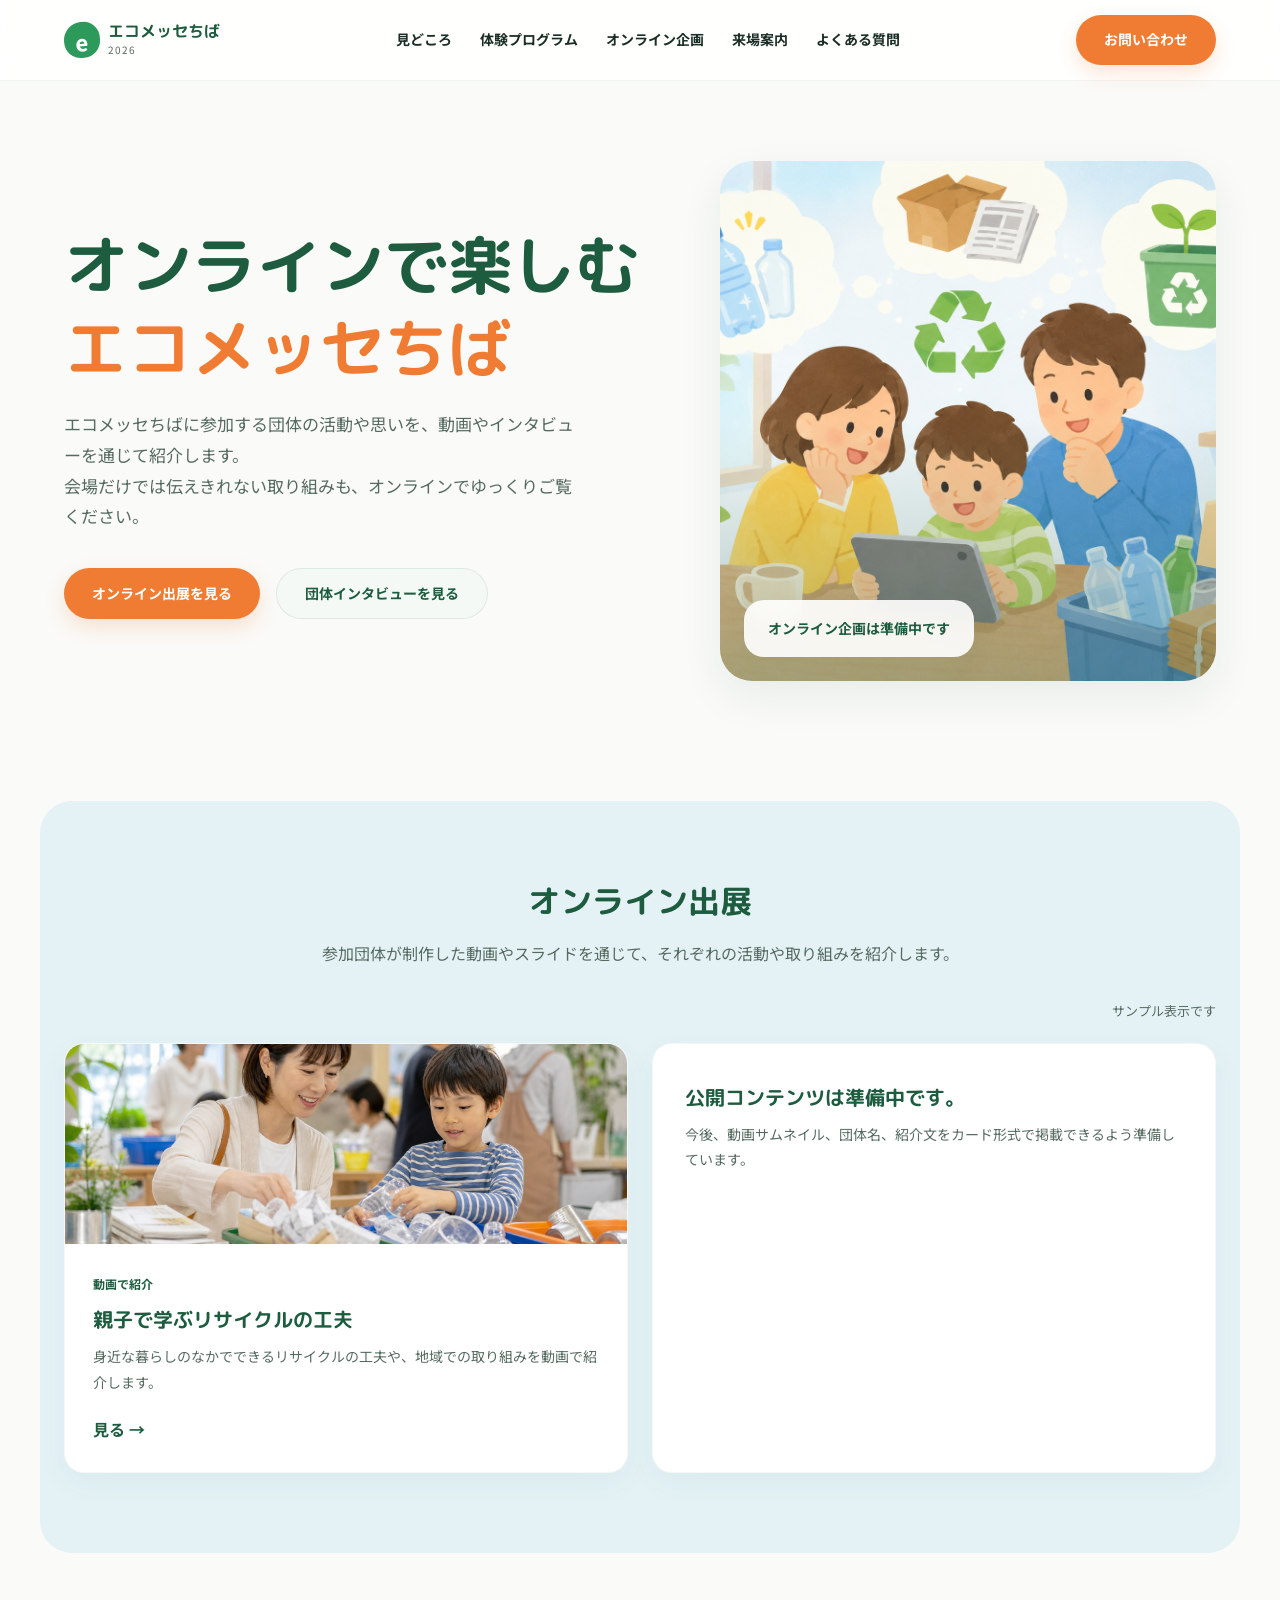
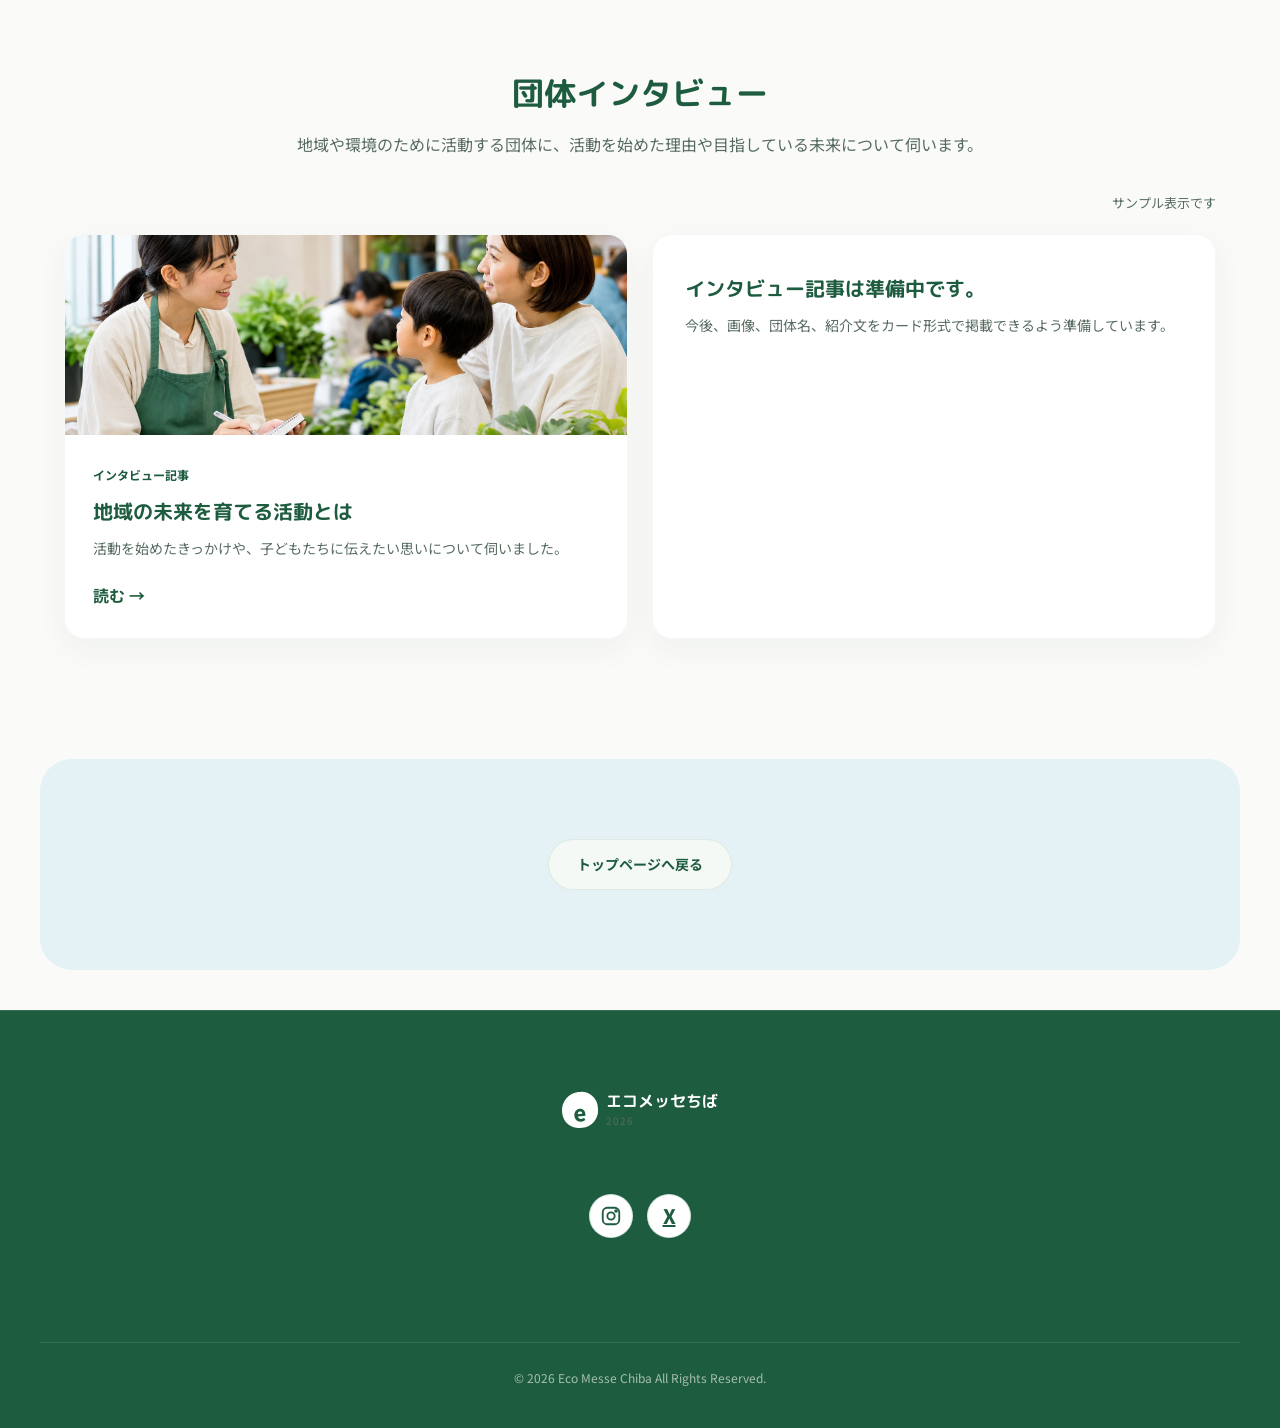
==== online/index.html @ ba0b47a1 "Add noindex meta to online page Co-Authored-By: Claude Fable 5 <noreply@anthropic.com>" ====
<!doctype html>
<html lang="ja">
<head>
  <meta charset="utf-8">
  <meta name="viewport" content="width=device-width, initial-scale=1">
  <meta name="robots" content="noindex,nofollow">
  <title>オンライン企画｜エコメッセちば2026</title>
  <meta name="description" content="エコメッセちばに参加する団体の活動や思いを、動画やインタビューを通じて紹介します。">
  <link rel="preconnect" href="https://fonts.googleapis.com">
  <link rel="preconnect" href="https://fonts.gstatic.com" crossorigin>
  <link href="https://fonts.googleapis.com/css2?family=M+PLUS+Rounded+1c:wght@500;700;800&family=Noto+Sans+JP:wght@400;500;700&display=swap" rel="stylesheet">
  <link rel="stylesheet" href="../style.css">
  <style>
    main > .section:nth-of-type(even) {
      width: calc(100% - 32px);
      margin: 40px auto;
      background-color: var(--sky) !important;
      border-radius: var(--radius-lg);
    }
  </style>
</head>
<body>

  <!-- ===== Header ===== -->
  <header class="site-header">
    <div class="header-inner">
      <a class="logo" href="../index.html">
        <span class="logo-mark">e</span>
        <span><b>エコメッセちば</b><small>2026</small></span>
      </a>
      <nav class="desktop-nav">
        <a href="../index.html#view">見どころ</a>
        <a href="../index.html#programs">体験プログラム</a>
        <a href="./">オンライン企画</a>
        <a href="../index.html#info">来場案内</a>
        <a href="../index.html#faq">よくある質問</a>
      </nav>
      <div class="header-actions">
        <a class="btn btn-primary" href="../index.html#contact">お問い合わせ</a>
      </div>
      <button class="menu-btn" aria-label="メニューを開く">☰</button>
    </div>
    <!-- Mobile Navigation -->
    <nav class="mobile-menu">
      <a href="../index.html#view">見どころ</a>
      <a href="../index.html#programs">体験プログラム</a>
      <a href="./">オンライン企画</a>
      <a href="../index.html#info">来場案内</a>
      <a href="../index.html#faq">よくある質問</a>
    </nav>
  </header>

  <main id="main">
    <section class="hero">
      <div class="hero-copy">
        <h1>オンラインで楽しむ<br><span>エコメッセちば</span></h1>
        <p class="hero-lead">
          エコメッセちばに参加する団体の活動や思いを、動画やインタビューを通じて紹介します。<br>
          会場だけでは伝えきれない取り組みも、オンラインでゆっくりご覧ください。
        </p>
        <div class="hero-cta">
          <a class="btn btn-primary" href="#online-exhibition">オンライン出展を見る</a>
          <a class="btn btn-secondary" href="#interview">団体インタビューを見る</a>
        </div>
      </div>
      <div class="hero-visual">
        <div class="hero-img-gradient">
          <img src="../images/08_stamp_rally_family.png" alt="親子でスタンプラリーを楽しむ様子">
        </div>
        <div class="hero-visual-badge">
          <p>オンライン企画は準備中です</p>
        </div>
      </div>
    </section>

    <section class="section reveal" id="online-exhibition">
      <div class="section-head">
        <h2>オンライン出展</h2>
        <p>参加団体が制作した動画やスライドを通じて、それぞれの活動や取り組みを紹介します。</p>
      </div>
      <p class="online-sample-note">サンプル表示です</p>
      <div class="card-grid">
        <article class="card-item">
          <img class="card-thumb" src="../images/sample_online_exhibition_thumb.png" alt="親子でリサイクルを学ぶ様子">
          <div class="card-body">
            <span class="card-label">動画で紹介</span>
            <h3>親子で学ぶリサイクルの工夫</h3>
            <p>身近な暮らしのなかでできるリサイクルの工夫や、地域での取り組みを動画で紹介します。</p>
            <a class="card-link" href="#online-exhibition">見る</a>
          </div>
        </article>
        <article class="feature-card">
          <h3>公開コンテンツは準備中です。</h3>
          <p>今後、動画サムネイル、団体名、紹介文をカード形式で掲載できるよう準備しています。</p>
        </article>
      </div>
    </section>

    <section class="section reveal" id="interview">
      <div class="section-head">
        <h2>団体インタビュー</h2>
        <p>地域や環境のために活動する団体に、活動を始めた理由や目指している未来について伺います。</p>
      </div>
      <p class="online-sample-note">サンプル表示です</p>
      <div class="card-grid">
        <article class="card-item">
          <img class="card-thumb" src="../images/sample_interview_thumb.png" alt="団体の活動について話を聞く様子">
          <div class="card-body">
            <span class="card-label">インタビュー記事</span>
            <h3>地域の未来を育てる活動とは</h3>
            <p>活動を始めたきっかけや、子どもたちに伝えたい思いについて伺いました。</p>
            <a class="card-link" href="#interview">読む</a>
          </div>
        </article>
        <article class="feature-card">
          <h3>インタビュー記事は準備中です。</h3>
          <p>今後、画像、団体名、紹介文をカード形式で掲載できるよう準備しています。</p>
        </article>
      </div>
    </section>

    <section class="section reveal" style="text-align:center;">
      <a class="btn btn-secondary" href="../index.html">トップページへ戻る</a>
    </section>
  </main>

  <!-- ===== Footer ===== -->
  <footer>
    <div class="footer-inner">
      <a class="logo footer-logo" href="../index.html">
        <span class="logo-mark">e</span>
        <span><b>エコメッセちば</b><small>2026</small></span>
      </a>
      <div style="display:flex; justify-content:center; align-items:center; gap:14px; margin:24px 0;">
        <a href="https://www.instagram.com/" target="_blank" rel="noopener" aria-label="Instagram" style="width:44px; height:44px; border-radius:50%; border:1px solid rgba(24,111,72,0.18); display:inline-flex; align-items:center; justify-content:center; color:var(--primary); background:#fff;">
          <svg width="22" height="22" viewBox="0 0 24 24" aria-hidden="true" fill="none" stroke="currentColor" stroke-width="2">
            <rect x="3" y="3" width="18" height="18" rx="5"></rect>
            <circle cx="12" cy="12" r="4"></circle>
            <circle cx="17.5" cy="6.5" r="1"></circle>
          </svg>
        </a>
        <a href="https://x.com/" target="_blank" rel="noopener" aria-label="X" style="width:44px; height:44px; border-radius:50%; border:1px solid rgba(24,111,72,0.18); display:inline-flex; align-items:center; justify-content:center; color:var(--primary); background:#fff; font-weight:800; font-size:20px;">X</a>
      </div>
      <div class="footer-bottom">
        <p>&copy; 2026 Eco Messe Chiba All Rights Reserved.</p>
      </div>
    </div>
  </footer>

  <!-- ===== Back to Top ===== -->
  <button class="back-to-top" aria-label="トップへ戻る">↑</button>

  <script src="../script.js"></script>
</body>
</html>
---- style.css ----
/* ===================================================
   Eco Messe Chiba 2026 — Common Premium Stylesheet
   =================================================== */

:root {
  /* Colors */
  --primary: #1e5c3f;        /* 深いグリーン */
  --primary-light: #2d9a5b;  /* 明るいリーフグリーン */
  --primary-bg: #f4f9f6;     /* クリーンな薄いグリーン背景 */
  --accent: #ef7c32;         /* やさしいオレンジ */
  --accent-light: #fbeee6;   /* オレンジ背景 */
  --sky: #e4f2f6;            /* 薄い水色 */
  --yellow: #fef5d1;         /* 淡い黄色 */
  --bg-white: #ffffff;
  --bg-offwhite: #fafaf8;    /* オフホワイト */
  --text-dark: #1b2e26;      /* 本文色 */
  --text-muted: #566b60;     /* 補助テキスト */
  
  /* Fonts */
  --font-display: "M PLUS Rounded 1c", sans-serif;
  --font-body: "Noto Sans JP", sans-serif;
  
  /* Shadows & Layout */
  --shadow-soft: 0 10px 30px rgba(30, 92, 63, 0.05);
  --shadow-medium: 0 16px 40px rgba(30, 92, 63, 0.08);
  --shadow-hover: 0 20px 48px rgba(30, 92, 63, 0.12);
  --radius-sm: 12px;
  --radius-md: 20px;
  --radius-lg: 32px;
  --transition-smooth: 0.35s cubic-bezier(0.16, 1, 0.3, 1);
}

/* Base resets */
* {
  box-sizing: border-box;
  margin: 0;
  padding: 0;
}

html {
  scroll-behavior: smooth;
}

body {
  font-family: var(--font-body);
  color: var(--text-dark);
  background-color: var(--bg-offwhite);
  line-height: 1.8;
  overflow-x: hidden;
  -webkit-font-smoothing: antialiased;
}

/* Typography */
h1, h2, h3, h4, .logo b {
  font-family: var(--font-display);
  font-weight: 700;
  line-height: 1.3;
}

/* Header */
.site-header {
  position: sticky;
  top: 0;
  background: rgba(255, 255, 255, 0.85);
  backdrop-filter: blur(20px);
  -webkit-backdrop-filter: blur(20px);
  border-bottom: 1px solid rgba(30, 92, 63, 0.06);
  z-index: 1000;
  transition: all 0.3s;
}

.header-inner {
  max-width: 1200px;
  margin: 0 auto;
  height: 80px;
  padding: 0 24px;
  display: flex;
  align-items: center;
  justify-content: space-between;
}

.logo {
  display: flex;
  align-items: center;
  gap: 8px;
  text-decoration: none;
}

.logo-mark {
  width: 36px;
  height: 36px;
  border-radius: 50% 45% 48% 46%;
  background: var(--primary-light);
  color: #fff;
  font-weight: 800;
  font-size: 22px;
  display: grid;
  place-items: center;
  transform: rotate(-5deg);
}

.logo span {
  display: flex;
  flex-direction: column;
}

.logo b {
  font-size: 16px;
  color: var(--primary);
}

.logo small {
  font-size: 10px;
  color: var(--text-muted);
  letter-spacing: 0.1em;
}

.desktop-nav {
  display: flex;
  gap: 28px;
}

.desktop-nav a {
  text-decoration: none;
  font-size: 14px;
  font-weight: 700;
  color: var(--text-dark);
  transition: color var(--transition-smooth);
}

.desktop-nav a:hover {
  color: var(--primary-light);
}

.header-actions {
  display: flex;
  gap: 12px;
}

/* Buttons */
.btn {
  display: inline-flex;
  align-items: center;
  justify-content: center;
  padding: 12px 28px;
  border-radius: 99px;
  font-weight: 700;
  font-size: 14px;
  text-decoration: none;
  cursor: pointer;
  transition: all var(--transition-smooth);
  border: none;
}

.btn-primary {
  background-color: var(--accent);
  color: #fff;
  box-shadow: 0 8px 20px rgba(239, 124, 50, 0.2);
}

.btn-primary:hover {
  transform: translateY(-2px);
  box-shadow: 0 12px 24px rgba(239, 124, 50, 0.35);
}

.btn-secondary {
  background-color: var(--primary-bg);
  color: var(--primary);
  border: 1px solid rgba(30, 92, 63, 0.1);
}

.btn-secondary:hover {
  background-color: rgba(30, 92, 63, 0.08);
  transform: translateY(-2px);
}

.btn-white {
  background-color: #fff;
  color: var(--primary);
  box-shadow: var(--shadow-soft);
}

.btn-white:hover {
  transform: translateY(-2px);
  box-shadow: var(--shadow-medium);
}

/* Mobile Nav Styles */
.menu-btn {
  display: none;
  background: none;
  border: none;
  font-size: 24px;
  color: var(--primary);
  cursor: pointer;
}

.mobile-menu {
  display: none;
  position: absolute;
  top: 80px;
  left: 0;
  width: 100%;
  background: #fff;
  border-bottom: 1px solid rgba(30, 92, 63, 0.08);
  padding: 20px;
  box-shadow: var(--shadow-medium);
}

.mobile-menu a {
  display: block;
  padding: 12px 0;
  text-decoration: none;
  font-weight: 700;
  color: var(--text-dark);
  border-bottom: 1px solid rgba(0, 0, 0, 0.05);
}

/* Hero Section */
.hero {
  max-width: 1200px;
  margin: 0 auto;
  padding: 80px 24px;
  display: grid;
  grid-template-columns: 1.1fr 0.9fr;
  gap: 50px;
  align-items: center;
}

.hero-copy h1 {
  font-size: clamp(38px, 5vw, 64px);
  margin-bottom: 20px;
  color: var(--primary);
}

.hero-copy h1 span {
  color: var(--accent);
}

.hero-lead {
  font-size: 17px;
  color: var(--text-muted);
  margin-bottom: 36px;
  max-width: 520px;
}

.hero-cta {
  display: flex;
  gap: 16px;
  flex-wrap: wrap;
}

.hero-visual {
  position: relative;
  border-radius: var(--radius-lg);
  overflow: hidden;
  box-shadow: var(--shadow-medium);
}

.hero-img-gradient {
  position: relative;
}

.hero-img-gradient::after {
  content: "";
  position: absolute;
  inset: 0;
  background: linear-gradient(to top, rgba(30, 92, 63, 0.3) 0%, transparent 50%);
}

.hero-visual img {
  width: 100%;
  height: 520px;
  object-fit: cover;
  display: block;
}

.hero-visual-badge {
  position: absolute;
  bottom: 24px;
  left: 24px;
  background: rgba(255, 255, 255, 0.9);
  backdrop-filter: blur(10px);
  padding: 16px 24px;
  border-radius: var(--radius-md);
  box-shadow: var(--shadow-soft);
  max-width: calc(100% - 48px);
}

.hero-visual-badge p {
  font-size: 14px;
  font-weight: 700;
  color: var(--primary);
}

/* Split Options Section */
.choice-section {
  max-width: 1200px;
  margin: 40px auto;
  padding: 0 24px;
  display: grid;
  grid-template-columns: 1fr 1fr;
  gap: 32px;
}

.choice-card {
  border-radius: var(--radius-lg);
  overflow: hidden;
  box-shadow: var(--shadow-soft);
  background: var(--bg-white);
  transition: all var(--transition-smooth);
  display: flex;
  flex-direction: column;
}

.choice-card:hover {
  transform: translateY(-6px);
  box-shadow: var(--shadow-hover);
}

.choice-img-wrapper {
  height: 240px;
  position: relative;
  overflow: hidden;
}

.choice-img-wrapper img {
  width: 100%;
  height: 100%;
  object-fit: cover;
}

.choice-body {
  padding: 36px;
  flex-grow: 1;
  display: flex;
  flex-direction: column;
  justify-content: space-between;
}

.choice-body h3 {
  font-size: 24px;
  color: var(--primary);
  margin-bottom: 12px;
}

.choice-body p {
  font-size: 15px;
  color: var(--text-muted);
  margin-bottom: 28px;
}

/* Sections */
.section {
  max-width: 1200px;
  margin: 0 auto;
  padding: 80px 24px;
}

.section-head {
  text-align: center;
  max-width: 700px;
  margin: 0 auto 60px;
}

.section-head h2 {
  font-size: 32px;
  color: var(--primary);
  margin-bottom: 16px;
}

.section-head p {
  font-size: 16px;
  color: var(--text-muted);
}

/* Feature grid */
.feature-grid {
  display: grid;
  grid-template-columns: repeat(auto-fit, minmax(280px, 1fr));
  gap: 24px;
}

.feature-card {
  background: var(--bg-white);
  padding: 40px 32px;
  border-radius: var(--radius-md);
  box-shadow: var(--shadow-soft);
  transition: all var(--transition-smooth);
  border: 1px solid rgba(30, 92, 63, 0.04);
}

.feature-card:hover {
  transform: translateY(-4px);
  box-shadow: var(--shadow-medium);
}

.feature-icon {
  font-size: 36px;
  margin-bottom: 20px;
  display: inline-block;
}

.feature-card h3 {
  font-size: 20px;
  color: var(--primary);
  margin-bottom: 12px;
}

.feature-card p {
  font-size: 14px;
  color: var(--text-muted);
}

/* Online content cards */
.online-sample-note {
  color: var(--text-muted);
  font-size: 13px;
  margin: -28px 0 20px;
  text-align: right;
}

.card-grid {
  display: grid;
  grid-template-columns: repeat(auto-fit, minmax(280px, 1fr));
  gap: 24px;
}

.card-item {
  overflow: hidden;
  background: var(--bg-white);
  border: 1px solid rgba(30, 92, 63, 0.04);
  border-radius: var(--radius-md);
  box-shadow: var(--shadow-soft);
  transition: all var(--transition-smooth);
}

.card-item:hover {
  transform: translateY(-4px);
  box-shadow: var(--shadow-medium);
}

.card-thumb {
  display: block;
  width: 100%;
  height: 200px;
  object-fit: cover;
}

.card-body {
  padding: 24px 28px 28px;
}

.card-label {
  display: inline-block;
  color: var(--primary);
  font-size: 12px;
  font-weight: 700;
  margin-bottom: 12px;
}

.card-body h3 {
  color: var(--primary);
  font-size: 20px;
  margin-bottom: 12px;
}

.card-body p {
  color: var(--text-muted);
  font-size: 14px;
  margin-bottom: 20px;
}

.card-link {
  color: var(--primary);
  font-weight: 700;
  text-decoration: none;
}

.card-link::after {
  content: " →";
}

.card-link:hover {
  color: var(--accent);
}

/* Common Info Strip */
.info-strip {
  background-color: var(--primary-bg);
  border-radius: var(--radius-lg);
  padding: 48px;
  margin: 40px auto;
  max-width: 1200px;
  box-shadow: var(--shadow-soft);
}

.info-grid {
  display: grid;
  grid-template-columns: repeat(auto-fit, minmax(240px, 1fr));
  gap: 32px;
}

.info-item h4 {
  font-size: 18px;
  color: var(--primary);
  margin-bottom: 8px;
}

.info-item p {
  font-size: 15px;
  color: var(--text-muted);
}

/* News List */
.news-list {
  background: var(--bg-white);
  border-radius: var(--radius-md);
  box-shadow: var(--shadow-soft);
  overflow: hidden;
}

.news-item {
  display: grid;
  grid-template-columns: 120px 1fr auto;
  padding: 20px 32px;
  border-bottom: 1px solid rgba(0, 0, 0, 0.05);
  align-items: center;
  text-decoration: none;
  color: inherit;
  transition: background-color var(--transition-smooth);
}

.news-item:hover {
  background-color: rgba(30, 92, 63, 0.02);
}

.news-item time {
  font-size: 14px;
  color: var(--text-muted);
  font-weight: 700;
}

.news-item span {
  font-size: 15px;
  color: var(--text-dark);
}

.news-item .arrow {
  color: var(--primary-light);
  font-weight: 700;
  transition: transform var(--transition-smooth);
}

.news-item:hover .arrow {
  transform: translateX(4px);
}

/* FAQ accordion */
.faq-list {
  max-width: 800px;
  margin: 0 auto;
  display: flex;
  flex-direction: column;
  gap: 16px;
}

.faq-item {
  background: var(--bg-white);
  border-radius: var(--radius-sm);
  border: 1px solid rgba(0, 0, 0, 0.05);
  overflow: hidden;
}

.faq-question {
  width: 100%;
  padding: 20px 24px;
  text-align: left;
  background: none;
  border: none;
  font-size: 16px;
  font-weight: 700;
  color: var(--primary);
  display: flex;
  justify-content: space-between;
  align-items: center;
  cursor: pointer;
}

.faq-answer {
  max-height: 0;
  overflow: hidden;
  transition: max-height var(--transition-smooth);
}

.faq-answer-inner {
  padding: 0 24px 20px;
  font-size: 15px;
  color: var(--text-muted);
}

/* Footer & Back to top */
footer {
  background-color: var(--primary);
  color: #fff;
  padding: 80px 24px 40px;
  border-top: 1px solid rgba(255, 255, 255, 0.1);
}

.footer-inner {
  max-width: 1200px;
  margin: 0 auto;
  display: flex;
  flex-direction: column;
  align-items: center;
  gap: 40px;
}

.footer-logo {
  display: flex;
  align-items: center;
  gap: 8px;
}

.footer-logo .logo-mark {
  background: #fff;
  color: var(--primary);
}

.footer-logo b {
  color: #fff;
}

.footer-links {
  display: flex;
  gap: 32px;
  flex-wrap: wrap;
  justify-content: center;
}

.footer-links a {
  text-decoration: none;
  color: rgba(255, 255, 255, 0.8);
  font-size: 14px;
  font-weight: 700;
  transition: color var(--transition-smooth);
}

.footer-links a:hover {
  color: #fff;
}

.footer-bottom {
  border-top: 1px solid rgba(255, 255, 255, 0.1);
  width: 100%;
  max-width: 1200px;
  margin-top: 40px;
  padding-top: 24px;
  text-align: center;
  font-size: 12px;
  color: rgba(255, 255, 255, 0.6);
}

.back-to-top {
  position: fixed;
  bottom: 100px;
  right: 32px;
  width: 48px;
  height: 48px;
  border-radius: 50%;
  background: var(--primary-light);
  color: #fff;
  border: none;
  cursor: pointer;
  box-shadow: var(--shadow-medium);
  display: flex;
  align-items: center;
  justify-content: center;
  font-size: 18px;
  font-weight: bold;
  opacity: 0;
  pointer-events: none;
  transition: all var(--transition-smooth);
  z-index: 999;
}

.back-to-top.visible {
  opacity: 1;
  pointer-events: auto;
}

.back-to-top:hover {
  transform: translateY(-4px);
  box-shadow: var(--shadow-hover);
}

/* Mobile Fixed CTA Bottom Bar */
.mobile-cta-bar {
  position: fixed;
  bottom: 0;
  left: 0;
  width: 100%;
  height: 64px;
  background: #fff;
  display: none;
  grid-template-columns: 1fr 1fr;
  box-shadow: 0 -4px 16px rgba(0, 0, 0, 0.08);
  z-index: 990;
}

.mobile-cta-bar a {
  display: flex;
  align-items: center;
  justify-content: center;
  font-size: 13px;
  font-weight: 700;
  text-decoration: none;
  color: #fff;
}

.mobile-cta-bar .cta-family {
  background-color: var(--accent);
}

.mobile-cta-bar .cta-business {
  background-color: var(--primary);
}

/* Animation reveal class */
.reveal {
  opacity: 0;
  transform: translateY(20px);
  transition: opacity 0.6s ease, transform 0.6s ease;
}

.reveal.reveal-active {
  opacity: 1;
  transform: translateY(0);
}

/* Stats Section Styles */
.stats-container {
  display: grid;
  grid-template-columns: repeat(3, 1fr);
  gap: 24px;
  margin: 40px 0;
}

.stat-card {
  background: var(--bg-white);
  padding: 32px;
  border-radius: var(--radius-md);
  box-shadow: var(--shadow-soft);
  text-align: center;
  border: 1px solid rgba(30, 92, 63, 0.04);
}

.stat-card strong {
  display: block;
  font-size: 40px;
  color: var(--primary);
  margin-bottom: 8px;
  font-family: var(--font-display);
}

.stat-card p {
  font-size: 14px;
  color: var(--text-muted);
}

/* Plan Box business styles */
.plan-container {
  display: grid;
  grid-template-columns: repeat(auto-fit, minmax(320px, 1fr));
  gap: 24px;
  margin-top: 40px;
}

.plan-card {
  background: var(--bg-white);
  border-radius: var(--radius-md);
  padding: 40px 32px;
  box-shadow: var(--shadow-soft);
  border: 1px solid rgba(0, 0, 0, 0.04);
  display: flex;
  flex-direction: column;
  justify-content: space-between;
}

.plan-header {
  border-bottom: 1px solid rgba(0, 0, 0, 0.05);
  padding-bottom: 20px;
  margin-bottom: 24px;
}

.plan-header h3 {
  font-size: 22px;
  color: var(--primary);
  margin-bottom: 8px;
}

.plan-header .price {
  font-size: 16px;
  font-weight: 700;
  color: var(--accent);
}

.plan-details {
  list-style: none;
  margin-bottom: 32px;
}

.plan-details li {
  font-size: 14px;
  color: var(--text-muted);
  margin-bottom: 12px;
  position: relative;
  padding-left: 20px;
}

.plan-details li::before {
  content: "•";
  color: var(--primary-light);
  font-size: 18px;
  position: absolute;
  left: 0;
  top: -2px;
}

/* Google Map container styling */
.map-embed {
  width: 100%;
  height: 400px;
  border-radius: var(--radius-md);
  background: #eaeaea;
  display: flex;
  align-items: center;
  justify-content: center;
  color: var(--text-muted);
  margin-top: 24px;
  overflow: hidden;
  border: 1px solid rgba(0,0,0,0.05);
}

/* Responsiveness adjustments */
@media (max-width: 900px) {
  .hero {
    grid-template-columns: 1fr;
    text-align: center;
    padding: 40px 24px;
  }
  
  .hero-lead {
    margin: 0 auto 32px;
  }
  
  .hero-cta {
    justify-content: center;
  }
  
  .hero-visual img {
    height: 380px;
  }
  
  .choice-section {
    grid-template-columns: 1fr;
  }
  
  .desktop-nav, .header-actions {
    display: none;
  }
  
  .menu-btn {
    display: block;
  }
  
  .mobile-cta-bar {
    display: grid;
  }
  
  body {
    padding-bottom: 64px; /* for fixed bottom bar */
  }

  .stats-container {
    grid-template-columns: 1fr;
  }
}
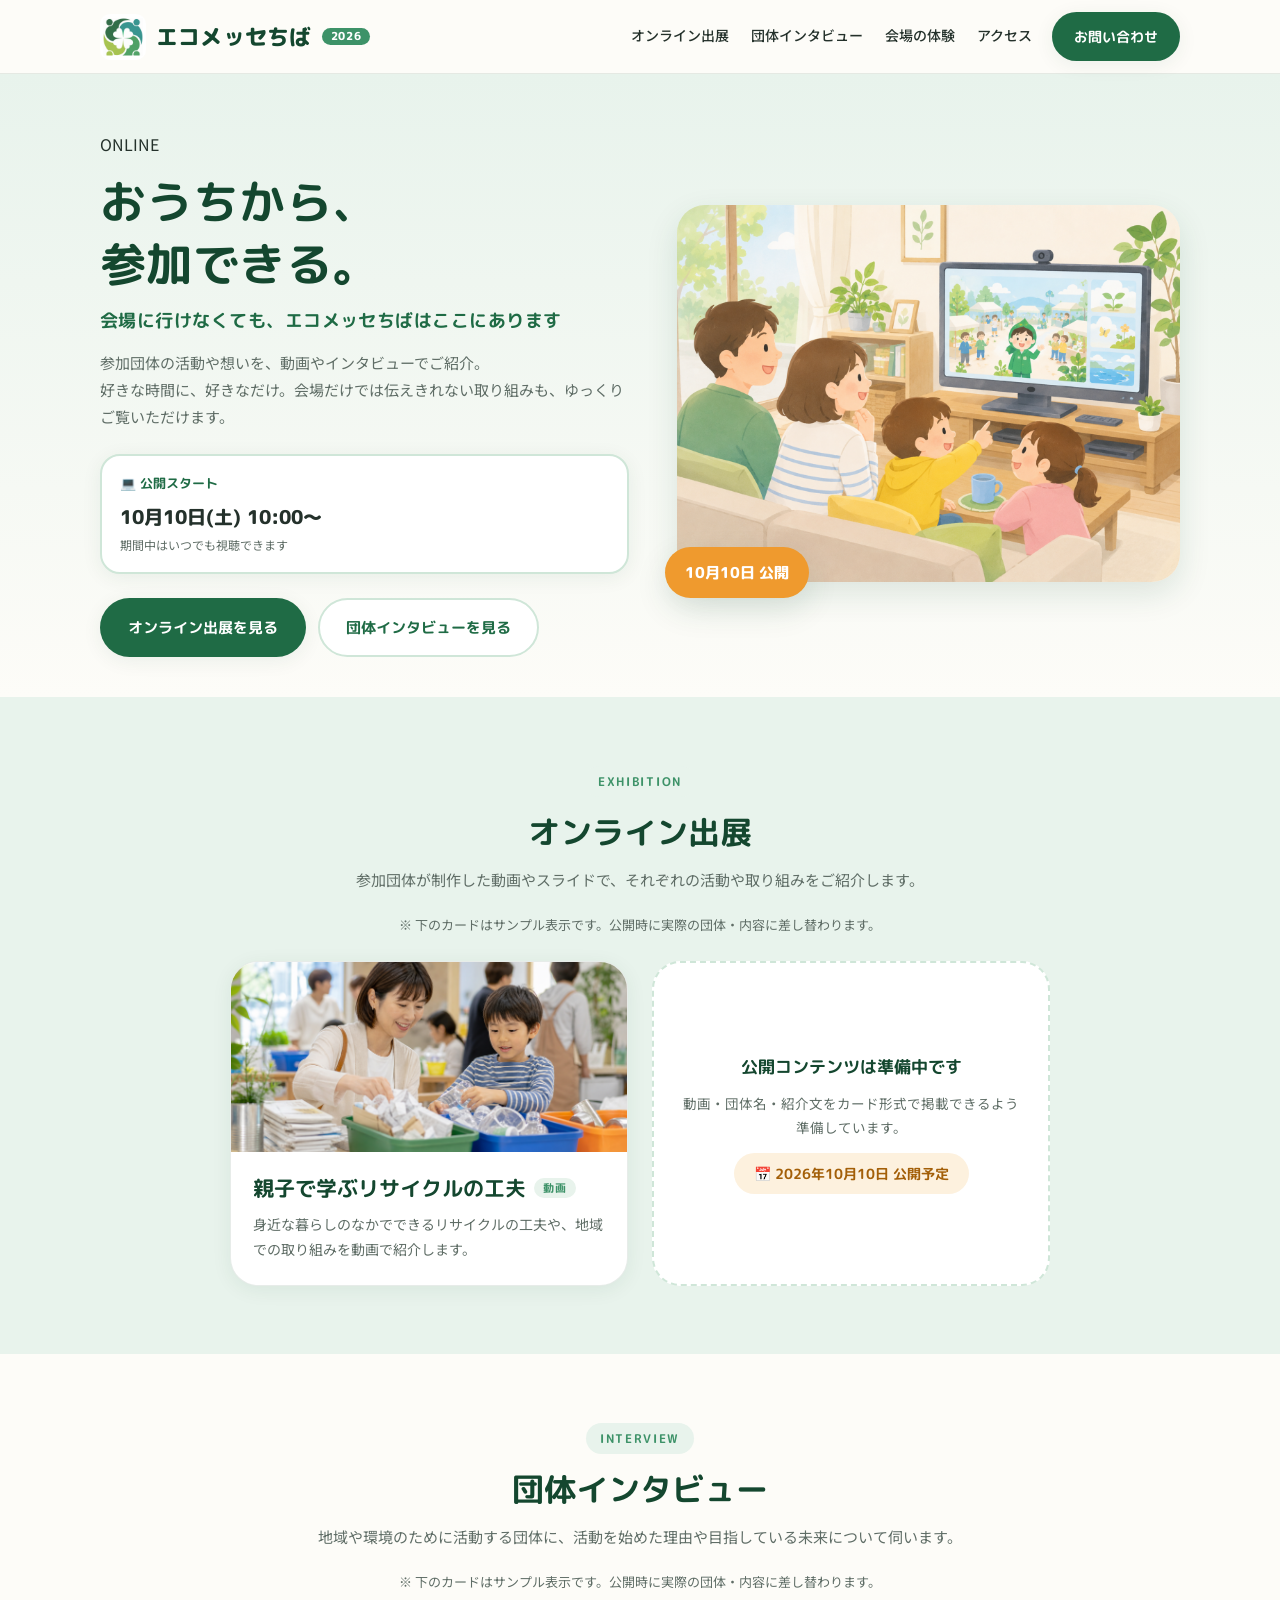
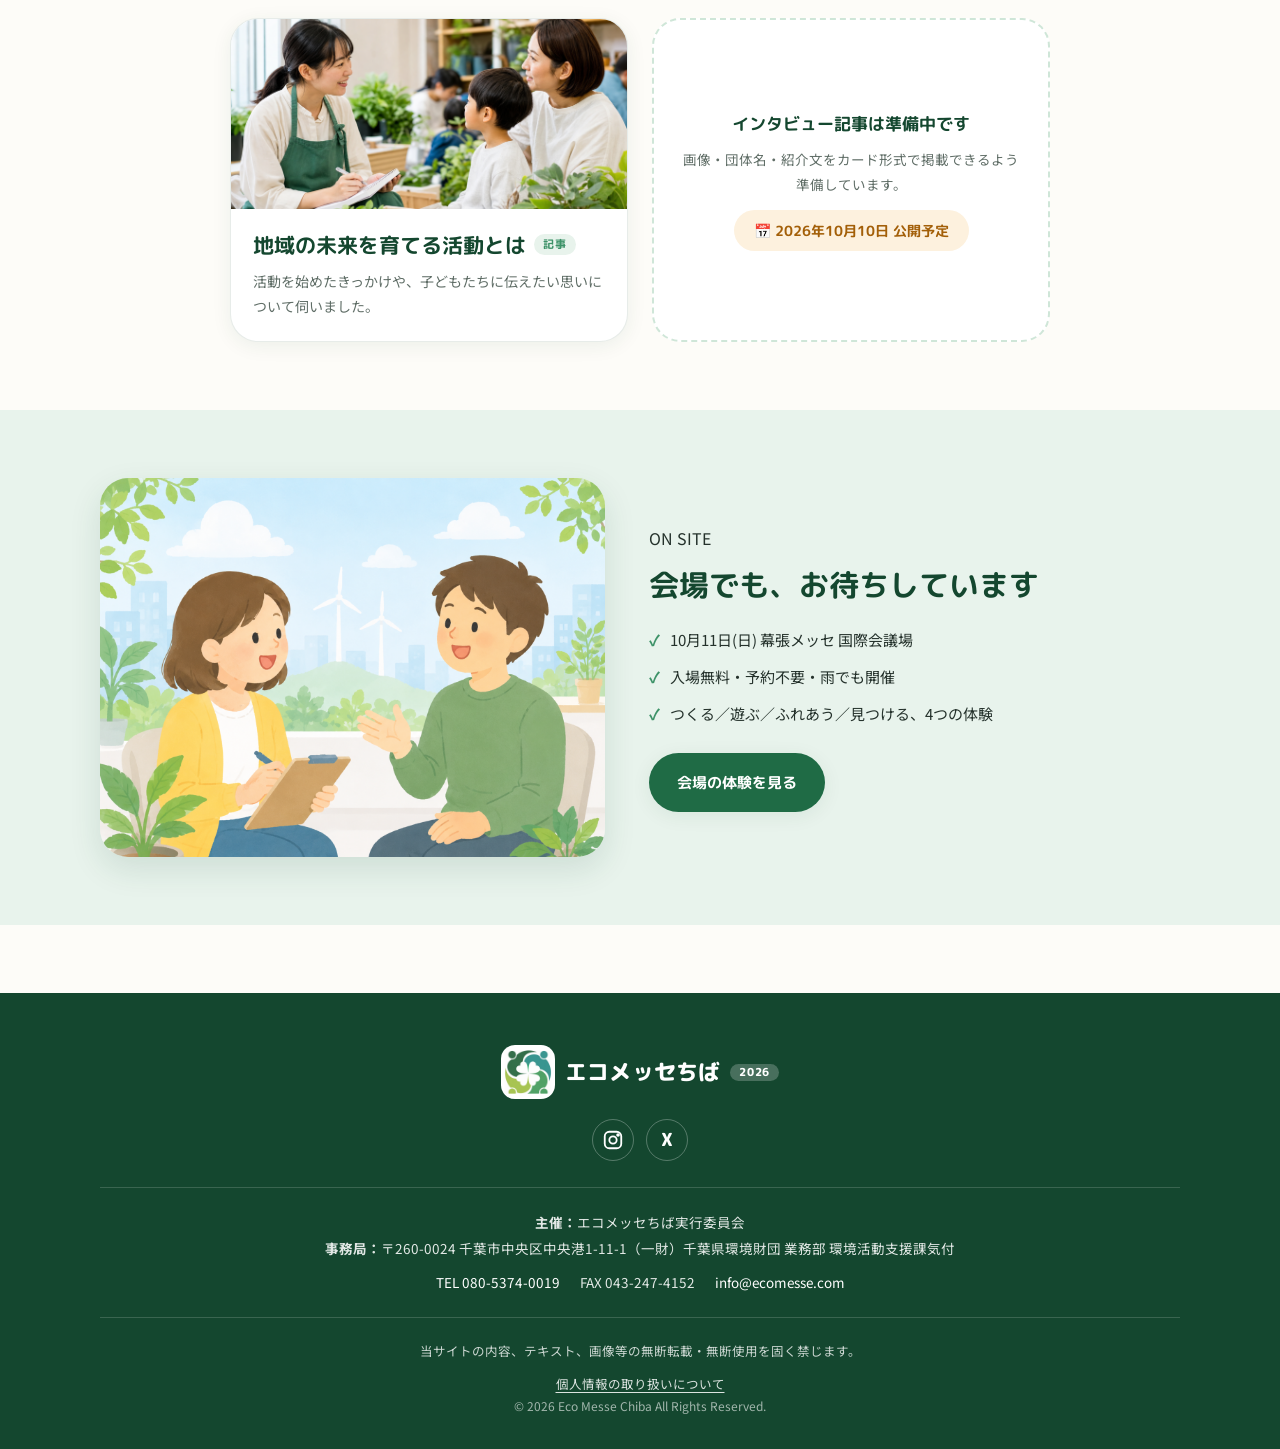
==== commit cedbd849: "Move contact form to its own page, add privacy policy, redesign online page - contact.html: standalo" ====
--- a/online/index.html
+++ b/online/index.html
@@ -5,151 +5,200 @@
   <meta name="viewport" content="width=device-width, initial-scale=1">
   <meta name="robots" content="noindex,nofollow">
   <title>オンライン企画｜エコメッセちば2026</title>
-  <meta name="description" content="エコメッセちばに参加する団体の活動や思いを、動画やインタビューを通じて紹介します。">
+  <meta name="description" content="会場に来られなくても参加できる。参加団体の活動を、動画やインタビューでおうちからゆっくりご覧いただけます。10月10日(土)公開。">
+  <link rel="icon" href="../images/favicon.ico" sizes="any">
+  <link rel="icon" type="image/png" sizes="32x32" href="../images/favicon-32.png">
+  <link rel="apple-touch-icon" sizes="180x180" href="../images/favicon-180.png">
+  <meta name="theme-color" content="#1f6b45">
   <link rel="preconnect" href="https://fonts.googleapis.com">
   <link rel="preconnect" href="https://fonts.gstatic.com" crossorigin>
   <link href="https://fonts.googleapis.com/css2?family=M+PLUS+Rounded+1c:wght@500;700;800&family=Noto+Sans+JP:wght@400;500;700&display=swap" rel="stylesheet">
-  <link rel="stylesheet" href="../style.css">
-  <style>
-    main > .section:nth-of-type(even) {
-      width: calc(100% - 32px);
-      margin: 40px auto;
-      background-color: var(--sky) !important;
-      border-radius: var(--radius-lg);
-    }
-  </style>
+  <link rel="stylesheet" href="../kuro.css">
 </head>
-<body>
-
-  <!-- ===== Header ===== -->
+<body class="subpage">
+
   <header class="site-header">
-    <div class="header-inner">
+    <div class="wrap header-inner">
       <a class="logo" href="../index.html">
-        <span class="logo-mark">e</span>
-        <span><b>エコメッセちば</b><small>2026</small></span>
+        <img class="logo-img" src="../images/ecomesse_logo_mark.png" alt="">
+        <span class="logo-name">エコメッセちば</span>
+        <em class="logo-year">2026</em>
       </a>
-      <nav class="desktop-nav">
-        <a href="../index.html#view">見どころ</a>
-        <a href="../index.html#programs">体験プログラム</a>
-        <a href="./">オンライン企画</a>
-        <a href="../index.html#info">来場案内</a>
-        <a href="../index.html#faq">よくある質問</a>
+      <nav class="nav">
+        <a href="#exhibition">オンライン出展</a>
+        <a href="#interview">団体インタビュー</a>
+        <a href="../index.html#experience">会場の体験</a>
+        <a href="../index.html#access">アクセス</a>
       </nav>
-      <div class="header-actions">
-        <a class="btn btn-primary" href="../index.html#contact">お問い合わせ</a>
-      </div>
-      <button class="menu-btn" aria-label="メニューを開く">☰</button>
+      <a class="btn btn-main header-cta" href="../contact.html">お問い合わせ</a>
+
+      <details class="menu-drawer">
+        <summary aria-label="メニューを開く"></summary>
+        <div class="menu-panel">
+          <a href="#exhibition">オンライン出展</a>
+          <a href="#interview">団体インタビュー</a>
+          <a href="../index.html#experience">会場の体験</a>
+          <a href="../index.html#access">アクセス</a>
+          <a href="../contact.html">お問い合わせ</a>
+          <a href="../index.html">トップページ</a>
+        </div>
+      </details>
     </div>
-    <!-- Mobile Navigation -->
-    <nav class="mobile-menu">
-      <a href="../index.html#view">見どころ</a>
-      <a href="../index.html#programs">体験プログラム</a>
-      <a href="./">オンライン企画</a>
-      <a href="../index.html#info">来場案内</a>
-      <a href="../index.html#faq">よくある質問</a>
-    </nav>
   </header>
 
-  <main id="main">
+  <main id="top">
+
+    <!-- ===== ヒーロー ===== -->
     <section class="hero">
-      <div class="hero-copy">
-        <h1>オンラインで楽しむ<br><span>エコメッセちば</span></h1>
-        <p class="hero-lead">
-          エコメッセちばに参加する団体の活動や思いを、動画やインタビューを通じて紹介します。<br>
-          会場だけでは伝えきれない取り組みも、オンラインでゆっくりご覧ください。
-        </p>
-        <div class="hero-cta">
-          <a class="btn btn-primary" href="#online-exhibition">オンライン出展を見る</a>
-          <a class="btn btn-secondary" href="#interview">団体インタビューを見る</a>
-        </div>
-      </div>
-      <div class="hero-visual">
-        <div class="hero-img-gradient">
-          <img src="../images/08_stamp_rally_family.png" alt="親子でスタンプラリーを楽しむ様子">
-        </div>
-        <div class="hero-visual-badge">
-          <p>オンライン企画は準備中です</p>
-        </div>
-      </div>
-    </section>
-
-    <section class="section reveal" id="online-exhibition">
-      <div class="section-head">
-        <h2>オンライン出展</h2>
-        <p>参加団体が制作した動画やスライドを通じて、それぞれの活動や取り組みを紹介します。</p>
-      </div>
-      <p class="online-sample-note">サンプル表示です</p>
-      <div class="card-grid">
-        <article class="card-item">
-          <img class="card-thumb" src="../images/sample_online_exhibition_thumb.png" alt="親子でリサイクルを学ぶ様子">
-          <div class="card-body">
-            <span class="card-label">動画で紹介</span>
-            <h3>親子で学ぶリサイクルの工夫</h3>
-            <p>身近な暮らしのなかでできるリサイクルの工夫や、地域での取り組みを動画で紹介します。</p>
-            <a class="card-link" href="#online-exhibition">見る</a>
-          </div>
-        </article>
-        <article class="feature-card">
-          <h3>公開コンテンツは準備中です。</h3>
-          <p>今後、動画サムネイル、団体名、紹介文をカード形式で掲載できるよう準備しています。</p>
-        </article>
-      </div>
-    </section>
-
-    <section class="section reveal" id="interview">
-      <div class="section-head">
-        <h2>団体インタビュー</h2>
-        <p>地域や環境のために活動する団体に、活動を始めた理由や目指している未来について伺います。</p>
-      </div>
-      <p class="online-sample-note">サンプル表示です</p>
-      <div class="card-grid">
-        <article class="card-item">
-          <img class="card-thumb" src="../images/sample_interview_thumb.png" alt="団体の活動について話を聞く様子">
-          <div class="card-body">
-            <span class="card-label">インタビュー記事</span>
-            <h3>地域の未来を育てる活動とは</h3>
-            <p>活動を始めたきっかけや、子どもたちに伝えたい思いについて伺いました。</p>
-            <a class="card-link" href="#interview">読む</a>
-          </div>
-        </article>
-        <article class="feature-card">
-          <h3>インタビュー記事は準備中です。</h3>
-          <p>今後、画像、団体名、紹介文をカード形式で掲載できるよう準備しています。</p>
-        </article>
-      </div>
-    </section>
-
-    <section class="section reveal" style="text-align:center;">
-      <a class="btn btn-secondary" href="../index.html">トップページへ戻る</a>
-    </section>
+      <div class="wrap hero-grid">
+        <div>
+          <span class="eyebrow">ONLINE</span>
+          <h1 style="margin-top:12px;">
+            おうちから、<br>参加できる。
+            <span class="sub">会場に行けなくても、エコメッセちばはここにあります</span>
+          </h1>
+          <p class="hero-lead">
+            参加団体の活動や想いを、動画やインタビューでご紹介。<br>
+            好きな時間に、好きなだけ。会場だけでは伝えきれない取り組みも、ゆっくりご覧いただけます。
+          </p>
+
+          <div class="date-cards">
+            <div class="date-card">
+              <p class="label">💻 公開スタート</p>
+              <p class="day">10月10日(土) 10:00〜</p>
+              <p class="place">期間中はいつでも視聴できます</p>
+            </div>
+          </div>
+
+          <div class="hero-actions">
+            <a class="btn btn-main" href="#exhibition">オンライン出展を見る</a>
+            <a class="btn btn-sub" href="#interview">団体インタビューを見る</a>
+          </div>
+        </div>
+
+        <div class="hero-art">
+          <img src="../images/07_online_event_family.png" alt="家族でテレビを見ながらオンライン企画を楽しむ様子">
+          <p class="hero-badge">10月10日 公開</p>
+        </div>
+      </div>
+    </section>
+
+    <!-- ===== オンライン出展 ===== -->
+    <section class="section section-soft" id="exhibition">
+      <div class="wrap">
+        <div class="section-head">
+          <span class="eyebrow">EXHIBITION</span>
+          <h2>オンライン出展</h2>
+          <p>参加団体が制作した動画やスライドで、それぞれの活動や取り組みをご紹介します。</p>
+        </div>
+
+        <p class="sample-note">※ 下のカードはサンプル表示です。公開時に実際の団体・内容に差し替わります。</p>
+
+        <div class="online-grid-cards">
+          <article class="exp-card">
+            <img src="../images/sample_online_exhibition_thumb.png" alt="親子でリサイクルを学ぶ様子">
+            <div class="exp-body">
+              <h3>親子で学ぶリサイクルの工夫 <em>動画</em></h3>
+              <p>身近な暮らしのなかでできるリサイクルの工夫や、地域での取り組みを動画で紹介します。</p>
+            </div>
+          </article>
+
+          <div class="coming coming-mini">
+            <b>公開コンテンツは準備中です</b>
+            <p>動画・団体名・紹介文をカード形式で掲載できるよう準備しています。</p>
+            <p class="when">📅 2026年10月10日 公開予定</p>
+          </div>
+        </div>
+      </div>
+    </section>
+
+    <!-- ===== 団体インタビュー ===== -->
+    <section class="section" id="interview">
+      <div class="wrap">
+        <div class="section-head">
+          <span class="eyebrow">INTERVIEW</span>
+          <h2>団体インタビュー</h2>
+          <p>地域や環境のために活動する団体に、活動を始めた理由や目指している未来について伺います。</p>
+        </div>
+
+        <p class="sample-note">※ 下のカードはサンプル表示です。公開時に実際の団体・内容に差し替わります。</p>
+
+        <div class="online-grid-cards">
+          <article class="exp-card">
+            <img src="../images/sample_interview_thumb.png" alt="団体の活動について話を聞く様子">
+            <div class="exp-body">
+              <h3>地域の未来を育てる活動とは <em>記事</em></h3>
+              <p>活動を始めたきっかけや、子どもたちに伝えたい思いについて伺いました。</p>
+            </div>
+          </article>
+
+          <div class="coming coming-mini">
+            <b>インタビュー記事は準備中です</b>
+            <p>画像・団体名・紹介文をカード形式で掲載できるよう準備しています。</p>
+            <p class="when">📅 2026年10月10日 公開予定</p>
+          </div>
+        </div>
+      </div>
+    </section>
+
+    <!-- ===== 会場へも ===== -->
+    <section class="section section-soft">
+      <div class="wrap online-grid">
+        <img src="../images/09_interview_nature.png" alt="自然の中で子どもたちが観察をする様子">
+        <div>
+          <span class="eyebrow">ON SITE</span>
+          <h2 style="font-size:clamp(23px,3vw,30px); margin-top:12px;">会場でも、お待ちしています</h2>
+          <ul class="tick">
+            <li>10月11日(日) 幕張メッセ 国際会議場</li>
+            <li>入場無料・予約不要・雨でも開催</li>
+            <li>つくる／遊ぶ／ふれあう／見つける、4つの体験</li>
+          </ul>
+          <a class="btn btn-main" href="../index.html#experience">会場の体験を見る</a>
+        </div>
+      </div>
+    </section>
+
   </main>
 
-  <!-- ===== Footer ===== -->
   <footer>
-    <div class="footer-inner">
-      <a class="logo footer-logo" href="../index.html">
-        <span class="logo-mark">e</span>
-        <span><b>エコメッセちば</b><small>2026</small></span>
+    <div class="wrap">
+      <a class="logo" href="../index.html">
+        <img class="logo-img" src="../images/ecomesse_logo_mark.png" alt="">
+        <span class="logo-name">エコメッセちば</span>
+        <em class="logo-year">2026</em>
       </a>
-      <div style="display:flex; justify-content:center; align-items:center; gap:14px; margin:24px 0;">
-        <a href="https://www.instagram.com/" target="_blank" rel="noopener" aria-label="Instagram" style="width:44px; height:44px; border-radius:50%; border:1px solid rgba(24,111,72,0.18); display:inline-flex; align-items:center; justify-content:center; color:var(--primary); background:#fff;">
+      <div class="footer-sns">
+        <a class="sns-btn" href="https://www.instagram.com/ecomessechiba_official" target="_blank" rel="noopener" aria-label="Instagram">
           <svg width="22" height="22" viewBox="0 0 24 24" aria-hidden="true" fill="none" stroke="currentColor" stroke-width="2">
             <rect x="3" y="3" width="18" height="18" rx="5"></rect>
             <circle cx="12" cy="12" r="4"></circle>
             <circle cx="17.5" cy="6.5" r="1"></circle>
           </svg>
         </a>
-        <a href="https://x.com/" target="_blank" rel="noopener" aria-label="X" style="width:44px; height:44px; border-radius:50%; border:1px solid rgba(24,111,72,0.18); display:inline-flex; align-items:center; justify-content:center; color:var(--primary); background:#fff; font-weight:800; font-size:20px;">X</a>
+        <a class="sns-btn" href="https://x.com/ecomessechiba" target="_blank" rel="noopener" aria-label="X">X</a>
+      </div>
+      <div class="footer-info">
+        <p><strong>主催：</strong>エコメッセちば実行委員会</p>
+        <p><strong>事務局：</strong>〒260-0024 千葉市中央区中央港1-11-1（一財）千葉県環境財団 業務部 環境活動支援課気付</p>
+        <div class="footer-links">
+          <a href="tel:08053740019">TEL 080-5374-0019</a>
+          <span>FAX 043-247-4152</span>
+          <a href="mailto:info@ecomesse.com">info@ecomesse.com</a>
+        </div>
       </div>
       <div class="footer-bottom">
+        <p class="footer-notice">当サイトの内容、テキスト、画像等の無断転載・無断使用を固く禁じます。</p>
+        <p><a class="footer-privacy" href="../privacy.html">個人情報の取り扱いについて</a></p>
         <p>&copy; 2026 Eco Messe Chiba All Rights Reserved.</p>
       </div>
     </div>
   </footer>
 
-  <!-- ===== Back to Top ===== -->
-  <button class="back-to-top" aria-label="トップへ戻る">↑</button>
-
-  <script src="../script.js"></script>
+  <div class="mobile-bar">
+    <a class="btn btn-sub" href="../index.html">トップ</a>
+    <a class="btn btn-sub" href="#exhibition">出展を見る</a>
+    <a class="btn btn-main" href="../contact.html">相談する</a>
+  </div>
+
 </body>
 </html>
--- a/kuro.css
+++ b/kuro.css
@@ -0,0 +1,1489 @@
+@charset "UTF-8";
+/* ===================================================
+   エコメッセちば2026 — クロちゃん提案版
+   設計方針: JavaScript ゼロで完全に動作する
+   =================================================== */
+
+:root {
+  --green-900: #14472f;
+  --green-700: #1f6b45;
+  --green-500: #3d9268;
+  --green-200: #cfe6d8;
+  --green-100: #e8f3ec;
+  --sun: #ef9a2e;
+  --sun-100: #fdf1de;
+  --sky-100: #e6f1f7;
+  --ink: #24312b;
+  --ink-mute: #5f6d66;
+  --paper: #fdfcf8;
+  --white: #ffffff;
+  --line: rgba(20, 71, 47, 0.1);
+  --shadow: 0 4px 20px rgba(20, 71, 47, 0.07);
+  --shadow-lift: 0 12px 32px rgba(20, 71, 47, 0.12);
+  --radius: 20px;
+  --radius-lg: 28px;
+  --font-display: "M PLUS Rounded 1c", system-ui, sans-serif;
+  --font-body: "Noto Sans JP", system-ui, sans-serif;
+  --wrap: 1080px;
+}
+
+*,
+*::before,
+*::after {
+  box-sizing: border-box;
+}
+
+body {
+  margin: 0;
+  font-family: var(--font-body);
+  color: var(--ink);
+  background: var(--paper);
+  line-height: 1.8;
+  font-size: 16px;
+  -webkit-font-smoothing: antialiased;
+}
+
+h1,
+h2,
+h3,
+h4 {
+  font-family: var(--font-display);
+  line-height: 1.35;
+  margin: 0;
+  color: var(--green-900);
+}
+
+p {
+  margin: 0;
+}
+
+img {
+  max-width: 100%;
+  display: block;
+}
+
+a {
+  color: var(--green-700);
+}
+
+.wrap {
+  width: min(100% - 40px, var(--wrap));
+  margin-inline: auto;
+}
+
+/* ── ボタン ───────────────────────── */
+.btn {
+  display: inline-flex;
+  align-items: center;
+  justify-content: center;
+  gap: 8px;
+  padding: 14px 26px;
+  border-radius: 999px;
+  font-family: var(--font-display);
+  font-weight: 700;
+  font-size: 15px;
+  text-decoration: none;
+  border: 2px solid transparent;
+  transition: transform 0.2s ease, box-shadow 0.2s ease;
+}
+
+.btn-main {
+  background: var(--green-700);
+  color: #fff;
+  box-shadow: var(--shadow);
+}
+
+.btn-sub {
+  background: #fff;
+  color: var(--green-700);
+  border-color: var(--green-200);
+}
+
+.btn-sun {
+  background: var(--sun);
+  color: #fff;
+  box-shadow: var(--shadow);
+}
+
+.btn:hover {
+  transform: translateY(-2px);
+  box-shadow: var(--shadow-lift);
+}
+
+/* ── ヘッダー ─────────────────────── */
+.site-header {
+  position: sticky;
+  top: 0;
+  z-index: 50;
+  background: rgba(253, 252, 248, 0.92);
+  backdrop-filter: blur(10px);
+  border-bottom: 1px solid var(--line);
+}
+
+.header-inner {
+  display: flex;
+  align-items: center;
+  gap: 20px;
+  padding: 12px 0;
+}
+
+.logo {
+  display: flex;
+  align-items: center;
+  gap: 10px;
+  text-decoration: none;
+  color: var(--green-900);
+  font-family: var(--font-display);
+  margin-right: auto;
+}
+
+/* ロゴ（支給された原本のマーク部分。絵には手を加えていない） */
+.logo-img {
+  height: 46px;
+  width: 46px;
+  flex-shrink: 0;
+  display: block;
+  /* 白地の画像なので、紙色の背景となじむよう軽く角を丸める */
+  border-radius: 10px;
+}
+
+.logo-name {
+  font-family: var(--font-display);
+  font-weight: 800;
+  font-size: 22px;
+  line-height: 1.1;
+  letter-spacing: 0.01em;
+  color: var(--green-900);
+  white-space: nowrap;
+}
+
+.logo-year {
+  font-style: normal;
+  font-family: var(--font-display);
+  font-weight: 800;
+  font-size: 11px;
+  letter-spacing: 0.06em;
+  color: #fff;
+  background: var(--green-500);
+  border-radius: 999px;
+  padding: 3px 9px;
+  line-height: 1;
+  white-space: nowrap;
+}
+
+.nav {
+  display: flex;
+  gap: 22px;
+}
+
+.nav a {
+  text-decoration: none;
+  color: var(--ink);
+  font-size: 14px;
+  font-weight: 500;
+  padding: 4px 0;
+  border-bottom: 2px solid transparent;
+}
+
+.nav a:hover {
+  color: var(--green-700);
+  border-bottom-color: var(--green-500);
+}
+
+.header-cta {
+  font-size: 14px;
+  padding: 10px 20px;
+}
+
+/* モバイルメニュー（JS不使用・details で開閉） */
+.menu-drawer {
+  display: none;
+}
+
+.menu-drawer > summary {
+  list-style: none;
+  cursor: pointer;
+  width: 44px;
+  height: 44px;
+  border-radius: 12px;
+  border: 1px solid var(--line);
+  background: #fff;
+  display: grid;
+  place-items: center;
+  font-size: 20px;
+  color: var(--green-900);
+}
+
+.menu-drawer > summary::-webkit-details-marker {
+  display: none;
+}
+
+.menu-drawer[open] > summary::after {
+  content: "✕";
+}
+
+.menu-drawer > summary::after {
+  content: "☰";
+}
+
+.menu-panel {
+  position: absolute;
+  left: 0;
+  right: 0;
+  top: 100%;
+  background: #fff;
+  border-bottom: 1px solid var(--line);
+  padding: 12px 20px 20px;
+  display: grid;
+  gap: 4px;
+  box-shadow: var(--shadow);
+}
+
+.menu-panel a {
+  text-decoration: none;
+  color: var(--ink);
+  padding: 12px 4px;
+  border-bottom: 1px solid var(--line);
+  font-weight: 500;
+}
+
+/* ── ヒーロー ─────────────────────── */
+.hero {
+  padding: 56px 0 40px;
+  background: linear-gradient(180deg, var(--green-100) 0%, var(--paper) 100%);
+}
+
+.hero-grid {
+  display: grid;
+  grid-template-columns: 1.05fr 1fr;
+  gap: 48px;
+  align-items: center;
+}
+
+.hero h1 {
+  font-size: clamp(30px, 4.4vw, 46px);
+  letter-spacing: 0.01em;
+}
+
+.hero h1 .sub {
+  display: block;
+  margin-top: 14px;
+  font-size: clamp(15px, 1.7vw, 18px);
+  color: var(--green-700);
+  font-weight: 700;
+}
+
+/* クライアントの想いを伝える一行 */
+.hero-mission {
+  margin-top: 20px;
+  padding-left: 14px;
+  border-left: 4px solid var(--sun);
+  font-family: var(--font-display);
+  font-weight: 700;
+  font-size: clamp(15px, 1.8vw, 17px);
+  color: var(--green-900);
+  line-height: 1.7;
+}
+
+.hero-lead {
+  margin-top: 16px;
+  color: var(--ink-mute);
+  font-size: 15px;
+}
+
+.date-cards {
+  display: grid;
+  grid-template-columns: repeat(auto-fit, minmax(210px, 1fr));
+  gap: 12px;
+  margin: 24px 0;
+}
+
+.date-card {
+  background: #fff;
+  border: 2px solid var(--green-200);
+  border-radius: var(--radius);
+  padding: 16px 18px;
+  box-shadow: var(--shadow);
+}
+
+.date-card .label {
+  font-family: var(--font-display);
+  font-weight: 700;
+  font-size: 13px;
+  color: var(--green-700);
+  display: flex;
+  align-items: center;
+  gap: 6px;
+}
+
+.date-card .day {
+  font-family: var(--font-display);
+  font-weight: 800;
+  font-size: 19px;
+  color: var(--ink);
+  margin-top: 4px;
+}
+
+.date-card .place {
+  font-size: 12px;
+  color: var(--ink-mute);
+}
+
+.hero-actions {
+  display: flex;
+  flex-wrap: wrap;
+  gap: 12px;
+}
+
+/* 迷っている人に「聞いてもいい」と伝える。
+   問い合わせはページ末尾にしかないので、最初に一度だけ道を示す */
+.hero-ask {
+  margin-top: 14px;
+  font-size: 13.5px;
+  color: var(--ink-mute);
+}
+
+.hero-ask a {
+  color: var(--green-700);
+  font-weight: 700;
+  text-underline-offset: 3px;
+}
+
+.faq-after {
+  text-align: center;
+  margin-top: 26px;
+  font-size: 14.5px;
+  color: var(--ink-mute);
+}
+
+.faq-after a {
+  color: var(--green-700);
+  font-weight: 700;
+  text-underline-offset: 3px;
+}
+
+.hero-sns {
+  display: flex;
+  align-items: center;
+  gap: 10px;
+  margin-top: 22px;
+  flex-wrap: wrap;
+}
+
+.hero-sns .label {
+  font-size: 13px;
+  font-weight: 700;
+  color: var(--ink-mute);
+}
+
+.sns-btn {
+  width: 42px;
+  height: 42px;
+  border-radius: 50%;
+  border: 1px solid var(--green-200);
+  background: #fff;
+  display: inline-flex;
+  align-items: center;
+  justify-content: center;
+  color: var(--green-700);
+  text-decoration: none;
+  font-family: var(--font-display);
+  font-weight: 800;
+  font-size: 18px;
+}
+
+.sns-btn:hover {
+  background: var(--green-100);
+}
+
+.hero-art {
+  position: relative;
+}
+
+.hero-art img {
+  border-radius: var(--radius-lg);
+  box-shadow: var(--shadow-lift);
+  width: 100%;
+}
+
+.hero-badge {
+  position: absolute;
+  left: -12px;
+  bottom: -16px;
+  background: var(--sun);
+  color: #fff;
+  font-family: var(--font-display);
+  font-weight: 800;
+  font-size: 15px;
+  padding: 12px 20px;
+  border-radius: 999px;
+  box-shadow: var(--shadow-lift);
+}
+
+/* ── 安心バッジ帯 ─────────────────── */
+.assure {
+  background: var(--white);
+  border-top: 1px solid var(--line);
+  border-bottom: 1px solid var(--line);
+  padding: 22px 0;
+}
+
+.assure-grid {
+  display: grid;
+  grid-template-columns: repeat(auto-fit, minmax(180px, 1fr));
+  gap: 16px;
+}
+
+.assure-item {
+  display: flex;
+  align-items: center;
+  gap: 12px;
+}
+
+.assure-icon {
+  width: 44px;
+  height: 44px;
+  border-radius: 14px;
+  background: var(--green-100);
+  display: grid;
+  place-items: center;
+  font-size: 21px;
+  flex-shrink: 0;
+}
+
+.assure-item b {
+  display: block;
+  font-family: var(--font-display);
+  font-size: 15px;
+  color: var(--green-900);
+  line-height: 1.4;
+}
+
+.assure-item span {
+  font-size: 12px;
+  color: var(--ink-mute);
+  line-height: 1.5;
+}
+
+/* ── セクション共通 ───────────────── */
+.section {
+  padding: 68px 0;
+}
+
+.section-head {
+  text-align: center;
+  max-width: 660px;
+  margin: 0 auto 40px;
+}
+
+.section-head .eyebrow {
+  display: inline-block;
+  font-family: var(--font-display);
+  font-weight: 700;
+  font-size: 12px;
+  letter-spacing: 0.14em;
+  color: var(--green-500);
+  background: var(--green-100);
+  padding: 5px 14px;
+  border-radius: 999px;
+  margin-bottom: 14px;
+}
+
+.section-head h2 {
+  font-size: clamp(24px, 3.2vw, 32px);
+}
+
+.section-head p {
+  margin-top: 12px;
+  color: var(--ink-mute);
+  font-size: 15px;
+}
+
+.section-soft {
+  background: var(--green-100);
+}
+
+/* ── 実績（数字） ─────────────────── */
+.stats {
+  display: grid;
+  grid-template-columns: repeat(auto-fit, minmax(220px, 1fr));
+  gap: 20px;
+}
+
+.stat {
+  background: #fff;
+  border-radius: var(--radius);
+  padding: 30px 24px;
+  text-align: center;
+  box-shadow: var(--shadow);
+  border: 1px solid var(--line);
+}
+
+.stat strong {
+  display: block;
+  font-family: var(--font-display);
+  font-size: 42px;
+  font-weight: 800;
+  color: var(--green-700);
+  line-height: 1.1;
+}
+
+.stat strong span {
+  font-size: 16px;
+  margin-left: 2px;
+}
+
+.stat p {
+  margin-top: 10px;
+  font-size: 13px;
+  color: var(--ink-mute);
+}
+
+/* ── 4つの体験 ────────────────────── */
+.exp-grid {
+  display: grid;
+  grid-template-columns: repeat(auto-fit, minmax(240px, 1fr));
+  gap: 24px;
+}
+
+.exp-card {
+  background: #fff;
+  border-radius: var(--radius-lg);
+  overflow: hidden;
+  box-shadow: var(--shadow);
+  border: 1px solid var(--line);
+  display: flex;
+  flex-direction: column;
+  transition: transform 0.25s ease, box-shadow 0.25s ease;
+}
+
+.exp-card:hover {
+  transform: translateY(-4px);
+  box-shadow: var(--shadow-lift);
+}
+
+.exp-card img {
+  width: 100%;
+  height: 190px;
+  object-fit: cover;
+}
+
+.exp-body {
+  padding: 22px;
+}
+
+.exp-body h3 {
+  font-size: 21px;
+  display: flex;
+  align-items: center;
+  gap: 8px;
+}
+
+.exp-body h3 em {
+  font-style: normal;
+  font-size: 11px;
+  font-weight: 700;
+  letter-spacing: 0.1em;
+  color: var(--green-500);
+  background: var(--green-100);
+  padding: 3px 9px;
+  border-radius: 999px;
+}
+
+.exp-body p {
+  margin-top: 10px;
+  font-size: 14px;
+  color: var(--ink-mute);
+}
+
+/* ── ビンゴ ───────────────────────── */
+.bingo {
+  display: grid;
+  grid-template-columns: 1fr 1fr;
+  gap: 44px;
+  align-items: center;
+}
+
+.bingo img {
+  border-radius: var(--radius-lg);
+  box-shadow: var(--shadow-lift);
+}
+
+.steps {
+  display: grid;
+  gap: 16px;
+  margin-top: 8px;
+}
+
+.step {
+  display: flex;
+  gap: 14px;
+  align-items: flex-start;
+  background: #fff;
+  border-radius: var(--radius);
+  padding: 16px 18px;
+  border: 1px solid var(--line);
+}
+
+.step-no {
+  width: 32px;
+  height: 32px;
+  border-radius: 50%;
+  background: var(--sun);
+  color: #fff;
+  display: grid;
+  place-items: center;
+  font-family: var(--font-display);
+  font-weight: 800;
+  font-size: 15px;
+  flex-shrink: 0;
+}
+
+.step b {
+  font-family: var(--font-display);
+  color: var(--green-900);
+  display: block;
+  font-size: 16px;
+}
+
+.step p {
+  font-size: 13px;
+  color: var(--ink-mute);
+  margin-top: 2px;
+}
+
+/* ── タイムライン ─────────────────── */
+.day-block + .day-block {
+  margin-top: 36px;
+}
+
+.day-label {
+  display: inline-flex;
+  align-items: center;
+  gap: 10px;
+  background: var(--green-700);
+  color: #fff;
+  font-family: var(--font-display);
+  font-weight: 800;
+  font-size: 15px;
+  padding: 9px 20px;
+  border-radius: 999px;
+  margin-bottom: 20px;
+}
+
+.day-label.online {
+  background: var(--sun);
+}
+
+.timeline {
+  position: relative;
+  padding-left: 30px;
+  border-left: 2px dashed var(--green-200);
+  display: grid;
+  gap: 20px;
+}
+
+.tl-item {
+  position: relative;
+}
+
+.tl-item::before {
+  content: "";
+  position: absolute;
+  left: -37px;
+  top: 6px;
+  width: 12px;
+  height: 12px;
+  border-radius: 50%;
+  background: var(--green-500);
+  border: 3px solid var(--paper);
+}
+
+.tl-time {
+  font-family: var(--font-display);
+  font-weight: 800;
+  color: var(--green-700);
+  font-size: 14px;
+}
+
+.tl-item b {
+  display: block;
+  font-family: var(--font-display);
+  font-size: 17px;
+  color: var(--green-900);
+  margin-top: 2px;
+}
+
+.tl-item p {
+  font-size: 14px;
+  color: var(--ink-mute);
+  margin-top: 4px;
+}
+
+/* ── オンライン ───────────────────── */
+.online-grid {
+  display: grid;
+  grid-template-columns: 1fr 1.05fr;
+  gap: 44px;
+  align-items: center;
+}
+
+.online-grid img {
+  border-radius: var(--radius-lg);
+  box-shadow: var(--shadow-lift);
+}
+
+.tick {
+  display: grid;
+  gap: 10px;
+  margin: 20px 0 26px;
+  padding: 0;
+  list-style: none;
+}
+
+.tick li {
+  display: flex;
+  gap: 10px;
+  font-size: 15px;
+  color: var(--ink);
+}
+
+.tick li::before {
+  content: "✓";
+  color: var(--green-500);
+  font-weight: 800;
+  flex-shrink: 0;
+}
+
+/* ── 準備中ボックス ───────────────── */
+.coming {
+  background: #fff;
+  border: 2px dashed var(--green-200);
+  border-radius: var(--radius-lg);
+  padding: 36px 28px;
+  text-align: center;
+}
+
+.coming-list {
+  display: grid;
+  grid-template-columns: repeat(auto-fit, minmax(200px, 1fr));
+  gap: 18px;
+  margin-top: 24px;
+  text-align: left;
+}
+
+.coming-item {
+  background: var(--green-100);
+  border-radius: var(--radius);
+  padding: 18px 20px;
+}
+
+.coming-item b {
+  font-family: var(--font-display);
+  color: var(--green-900);
+  font-size: 16px;
+  display: block;
+}
+
+.coming-item p {
+  font-size: 13px;
+  color: var(--ink-mute);
+  margin-top: 4px;
+}
+
+.coming .when {
+  display: inline-block;
+  margin-top: 22px;
+  background: var(--sun-100);
+  color: #a35f08;
+  font-family: var(--font-display);
+  font-weight: 700;
+  font-size: 14px;
+  padding: 8px 20px;
+  border-radius: 999px;
+}
+
+/* ── アクセス ─────────────────────── */
+.access-grid {
+  display: grid;
+  grid-template-columns: 0.85fr 1.15fr;
+  gap: 28px;
+  align-items: start;
+}
+
+.access-card {
+  background: #fff;
+  border-radius: var(--radius);
+  padding: 24px;
+  border: 1px solid var(--line);
+  box-shadow: var(--shadow);
+}
+
+.access-card h4 {
+  font-size: 16px;
+}
+
+.access-card p {
+  font-size: 14px;
+  color: var(--ink-mute);
+  margin-top: 4px;
+}
+
+.access-card + .access-card {
+  margin-top: 16px;
+}
+
+.map {
+  border-radius: var(--radius-lg);
+  overflow: hidden;
+  box-shadow: var(--shadow);
+  height: 340px;
+  border: 1px solid var(--line);
+}
+
+.map iframe {
+  width: 100%;
+  height: 100%;
+  border: 0;
+  display: block;
+}
+
+/* ── FAQ（details / JS不使用） ────── */
+.faq-list {
+  max-width: 780px;
+  margin: 0 auto;
+  display: grid;
+  gap: 12px;
+}
+
+.faq {
+  background: #fff;
+  border: 1px solid var(--line);
+  border-radius: var(--radius);
+  overflow: hidden;
+}
+
+.faq > summary {
+  list-style: none;
+  cursor: pointer;
+  padding: 18px 54px 18px 22px;
+  font-family: var(--font-display);
+  font-weight: 700;
+  font-size: 15px;
+  color: var(--green-900);
+  position: relative;
+}
+
+.faq > summary::-webkit-details-marker {
+  display: none;
+}
+
+.faq > summary::after {
+  content: "+";
+  position: absolute;
+  right: 22px;
+  top: 50%;
+  transform: translateY(-50%);
+  font-size: 22px;
+  color: var(--green-500);
+  line-height: 1;
+}
+
+.faq[open] > summary::after {
+  content: "−";
+}
+
+.faq > summary:hover {
+  background: var(--green-100);
+}
+
+.faq-body {
+  padding: 0 22px 20px;
+  font-size: 14px;
+  color: var(--ink-mute);
+}
+
+/* ── お問い合わせフォーム（JavaScript不使用） ───────────────
+   基準：ラベルは短い名詞／必須は赤の小さな文字／1項目1行／
+         言葉は入力の負担を減らす方向にだけ使う
+   ─────────────────────────────────────────────────── */
+.cf-inner {
+  max-width: 680px;
+  margin: 0 auto;
+}
+
+.cf-head {
+  text-align: center;
+  margin-bottom: 44px;
+}
+
+.cf-title {
+  margin-top: 12px;
+  font-size: clamp(24px, 3.2vw, 32px);
+}
+
+.cf-lead {
+  margin-top: 18px;
+  font-size: 15px;
+  color: var(--ink-mute);
+}
+
+.cf-form {
+  text-align: left;
+}
+
+/* Bot対策の罠フィールド。目にも読み上げにも触れさせない */
+.cf-hp {
+  position: absolute;
+  width: 1px;
+  height: 1px;
+  overflow: hidden;
+  clip: rect(0 0 0 0);
+  white-space: nowrap;
+}
+
+.cf-row {
+  margin-bottom: 28px;
+}
+
+.cf-row > label {
+  display: block;
+  font-size: 15px;
+  font-weight: 500;
+  color: var(--ink);
+  margin-bottom: 10px;
+  line-height: 1.5;
+}
+
+/* 必須は赤の塗りバッジ。任意はグレーの塗りバッジ。どちらも同じ形で明記する */
+.cf-req,
+.cf-opt {
+  display: inline-block;
+  font-size: 11px;
+  font-weight: 700;
+  line-height: 1;
+  padding: 4px 7px;
+  border-radius: 4px;
+  margin-left: 8px;
+  vertical-align: 2px;
+  color: #fff;
+  letter-spacing: 0.04em;
+}
+
+.cf-req {
+  background: #d9534f;
+}
+
+.cf-opt {
+  background: #9aa5a0;
+}
+
+.cf-form input[type="text"],
+.cf-form input[type="email"],
+.cf-form input[type="tel"],
+.cf-form select,
+.cf-form textarea {
+  width: 100%;
+  font-family: var(--font-body);
+  font-size: 16px; /* 16px未満だとスマホで勝手に拡大されるため */
+  color: var(--ink);
+  background: #fff;
+  border: 1px solid #e1e6e3;
+  border-radius: 12px;
+  padding: 14px 16px;
+  line-height: 1.6;
+  transition: border-color 0.2s ease, box-shadow 0.2s ease;
+}
+
+.cf-form textarea {
+  resize: vertical;
+  min-height: 160px;
+}
+
+.cf-form select {
+  appearance: none;
+  cursor: pointer;
+  background-image: url("data:image/svg+xml,%3Csvg xmlns='http://www.w3.org/2000/svg' viewBox='0 0 24 24' fill='none' stroke='%236b7a72' stroke-width='2' stroke-linecap='round' stroke-linejoin='round'%3E%3Cpath d='m6 9 6 6 6-6'/%3E%3C/svg%3E");
+  background-repeat: no-repeat;
+  background-size: 18px 18px;
+  background-position: calc(100% - 14px) center;
+  padding-right: 44px;
+}
+
+.cf-form input:focus,
+.cf-form select:focus,
+.cf-form textarea:focus {
+  outline: none;
+  border-color: var(--green-500);
+  box-shadow: 0 0 0 3px rgba(61, 146, 104, 0.14);
+}
+
+.cf-form ::placeholder {
+  color: #aab4ae;
+}
+
+/* 送信を押したあと、書けていない欄だけ知らせる（JSなしで実現） */
+.cf-form input:user-invalid,
+.cf-form select:user-invalid,
+.cf-form textarea:user-invalid {
+  border-color: #d9534f;
+  box-shadow: 0 0 0 3px rgba(217, 83, 79, 0.1);
+}
+
+.cf-agree {
+  margin: 4px 0 32px;
+}
+
+.cf-agree label {
+  display: flex;
+  align-items: center;
+  gap: 10px;
+  font-size: 15px;
+  cursor: pointer;
+}
+
+.cf-agree input[type="checkbox"] {
+  width: 20px;
+  height: 20px;
+  accent-color: var(--green-700);
+  flex-shrink: 0;
+  cursor: pointer;
+}
+
+.cf-actions {
+  text-align: center;
+}
+
+.cf-submit {
+  min-width: 240px;
+  font-size: 16px;
+  padding: 16px 40px;
+}
+
+/* GASのURLが決まるまでの暫定表示：
+   送信ボタンを隠し、代わりに「メールで送る」を出す。
+   URLが決まったら HTML 側の is-pending を消すだけで切り替わる。 */
+.cf-mail-fallback {
+  display: none;
+}
+
+.cf-actions.is-pending .cf-submit[type="submit"] {
+  display: none;
+}
+
+.cf-actions.is-pending .cf-mail-fallback {
+  display: inline-flex;
+}
+
+.cf-alt {
+  margin-top: 16px;
+  font-size: 13px;
+  color: var(--ink-mute);
+}
+
+.cf-alt a {
+  color: var(--green-700);
+  font-weight: 700;
+  word-break: break-all;
+}
+
+@media (max-width: 520px) {
+  .cf-submit {
+    width: 100%;
+  }
+}
+
+/* ── 送信完了ページ ───────────────── */
+.thanks {
+  max-width: 560px;
+  margin: 40px auto;
+  text-align: center;
+}
+
+.thanks-mark {
+  width: 72px;
+  height: 72px;
+  margin: 0 auto 24px;
+  border-radius: 50%;
+  background: var(--green-100);
+  color: var(--green-700);
+  display: grid;
+  place-items: center;
+  font-size: 34px;
+  font-weight: 800;
+  line-height: 1;
+}
+
+.thanks h1 {
+  font-size: clamp(22px, 3.2vw, 28px);
+  line-height: 1.5;
+}
+
+.thanks-lead {
+  margin-top: 24px;
+  font-size: 15px;
+  line-height: 2;
+  color: var(--ink);
+}
+
+.thanks-lead b {
+  color: var(--green-700);
+}
+
+.thanks-note {
+  margin: 24px 0 36px;
+  font-size: 13px;
+  line-height: 1.9;
+  color: var(--ink-mute);
+}
+
+.thanks-note a {
+  color: var(--green-700);
+  font-weight: 700;
+  word-break: break-all;
+}
+
+/* ── トップの問い合わせ誘導（フォームは contact ページ） ─── */
+.contact-cta {
+  max-width: 640px;
+  margin: 0 auto;
+  text-align: center;
+  background: var(--sun-100);
+  border-radius: var(--radius-lg);
+  padding: 52px 28px;
+}
+
+.contact-cta h2 {
+  margin-top: 12px;
+  font-size: clamp(23px, 3vw, 30px);
+}
+
+.contact-cta p {
+  color: var(--ink-mute);
+  margin: 12px auto 0;
+  font-size: 15px;
+}
+
+.contact-cta-btn {
+  margin-top: 26px;
+  min-width: 260px;
+  padding: 16px 40px;
+  font-size: 16px;
+}
+
+.contact-cta-alt {
+  margin-top: 16px;
+  font-size: 13px;
+}
+
+.contact-cta-alt a {
+  font-weight: 700;
+  word-break: break-all;
+}
+
+/* ── サブページ共通 ─────────────────── */
+.subpage .site-header {
+  position: static;
+}
+
+.subpage main {
+  min-height: 60vh;
+}
+
+.footer-privacy {
+  color: rgba(255, 255, 255, 0.85);
+  font-size: 12.5px;
+  text-decoration: underline;
+  text-underline-offset: 3px;
+}
+
+/* ── 個人情報の取り扱いページ ─────────── */
+.privacy {
+  max-width: 720px;
+  margin: 0 auto;
+}
+
+.privacy-head {
+  text-align: center;
+  margin-bottom: 40px;
+}
+
+.privacy-head h1 {
+  margin-top: 12px;
+  font-size: clamp(22px, 3.2vw, 28px);
+}
+
+.privacy-lead {
+  font-size: 15px;
+  line-height: 2;
+  margin-bottom: 36px;
+}
+
+.privacy-sec {
+  margin-bottom: 32px;
+}
+
+.privacy-sec h2 {
+  font-size: 17px;
+  margin-bottom: 10px;
+  padding-left: 12px;
+  border-left: 3px solid var(--green-700);
+  line-height: 1.5;
+}
+
+.privacy-sec p,
+.privacy-sec li {
+  font-size: 15px;
+  line-height: 1.95;
+}
+
+.privacy-sec ul {
+  margin: 8px 0 10px;
+  padding-left: 22px;
+}
+
+.privacy-sec a {
+  font-weight: 700;
+  word-break: break-all;
+}
+
+.privacy-date {
+  margin-top: 40px;
+  font-size: 13px;
+  color: var(--ink-mute);
+  text-align: right;
+}
+
+.privacy-back {
+  margin-top: 36px;
+  text-align: center;
+  font-size: 14px;
+}
+
+.privacy-back a {
+  font-weight: 700;
+}
+
+/* 同意欄の中のリンク */
+.cf-agree a {
+  color: var(--green-700);
+  font-weight: 700;
+  text-underline-offset: 3px;
+}
+
+/* ── オンライン企画ページ ─────────────── */
+.sample-note {
+  text-align: center;
+  font-size: 13px;
+  color: var(--ink-mute);
+  margin: -20px 0 24px;
+}
+
+.online-grid-cards {
+  display: grid;
+  grid-template-columns: repeat(auto-fit, minmax(280px, 1fr));
+  gap: 24px;
+  max-width: 820px;
+  margin: 0 auto;
+}
+
+.coming-mini {
+  padding: 28px 24px;
+  display: flex;
+  flex-direction: column;
+  justify-content: center;
+  align-items: center;
+  gap: 8px;
+}
+
+.coming-mini b {
+  font-family: var(--font-display);
+  font-size: 17px;
+  color: var(--green-900);
+}
+
+.coming-mini p {
+  font-size: 13.5px;
+  color: var(--ink-mute);
+}
+
+.coming-mini .when {
+  margin-top: 6px;
+}
+
+/* ── フッター ─────────────────────── */
+footer {
+  background: var(--green-900);
+  color: rgba(255, 255, 255, 0.88);
+  padding: 52px 0 32px;
+  margin-top: 68px;
+}
+
+footer .logo {
+  color: #fff;
+  justify-content: center;
+  margin: 0 0 20px;
+}
+
+/* 濃い背景でもロゴが沈まないよう、白い台紙を敷く */
+footer .logo-img {
+  height: 54px;
+  width: 54px;
+  border-radius: 14px;
+}
+
+footer .logo-name {
+  color: #fff;
+}
+
+footer .logo-year {
+  background: rgba(255, 255, 255, 0.22);
+}
+
+.footer-sns {
+  display: flex;
+  justify-content: center;
+  gap: 12px;
+  margin-bottom: 26px;
+}
+
+.footer-sns .sns-btn {
+  background: transparent;
+  border-color: rgba(255, 255, 255, 0.28);
+  color: #fff;
+}
+
+.footer-sns .sns-btn:hover {
+  background: rgba(255, 255, 255, 0.12);
+}
+
+.footer-info {
+  text-align: center;
+  font-size: 13.5px;
+  line-height: 1.9;
+  border-top: 1px solid rgba(255, 255, 255, 0.16);
+  border-bottom: 1px solid rgba(255, 255, 255, 0.16);
+  padding: 22px 0;
+}
+
+.footer-links {
+  display: flex;
+  justify-content: center;
+  flex-wrap: wrap;
+  gap: 8px 20px;
+  margin-top: 8px;
+}
+
+.footer-info a {
+  color: #fff;
+  text-decoration: none;
+}
+
+.footer-bottom {
+  text-align: center;
+  font-size: 12px;
+  color: rgba(255, 255, 255, 0.6);
+  padding-top: 22px;
+}
+
+.footer-notice {
+  color: rgba(255, 255, 255, 0.78);
+  font-size: 12.5px;
+  line-height: 1.8;
+  margin-bottom: 10px;
+}
+
+/* ── モバイル固定バー ─────────────── */
+.mobile-bar {
+  display: none;
+  position: fixed;
+  left: 0;
+  right: 0;
+  bottom: 0;
+  z-index: 60;
+  background: rgba(255, 255, 255, 0.96);
+  backdrop-filter: blur(10px);
+  border-top: 1px solid var(--line);
+  padding: 8px 12px calc(8px + env(safe-area-inset-bottom));
+  gap: 8px;
+}
+
+.mobile-bar .btn {
+  flex: 1;
+  padding: 12px 6px;
+  font-size: 13px;
+  white-space: nowrap;
+}
+
+/* 「相談する」は一番押してほしいので、少し広く取る */
+.mobile-bar .btn-main {
+  flex: 1.25;
+}
+
+/* ── レスポンシブ ─────────────────── */
+@media (max-width: 900px) {
+  .nav,
+  .header-cta {
+    display: none;
+  }
+
+  .menu-drawer {
+    display: block;
+  }
+
+  .site-header {
+    position: relative;
+  }
+
+  .hero-grid,
+  .bingo,
+  .online-grid,
+  .access-grid {
+    grid-template-columns: 1fr;
+    gap: 32px;
+  }
+
+  .hero {
+    padding-top: 36px;
+  }
+
+  .hero-art {
+    order: -1;
+  }
+
+  .hero-badge {
+    left: 12px;
+  }
+
+  .section {
+    padding: 52px 0;
+  }
+
+  .mobile-bar {
+    display: flex;
+  }
+
+  body {
+    padding-bottom: 68px;
+  }
+
+  footer {
+    margin-bottom: 0;
+  }
+}
+
+@media (max-width: 520px) {
+  .exp-card img {
+    height: 170px;
+  }
+
+  .stat strong {
+    font-size: 36px;
+  }
+}
+
+@media (prefers-reduced-motion: reduce) {
+  * {
+    transition: none !important;
+  }
+}
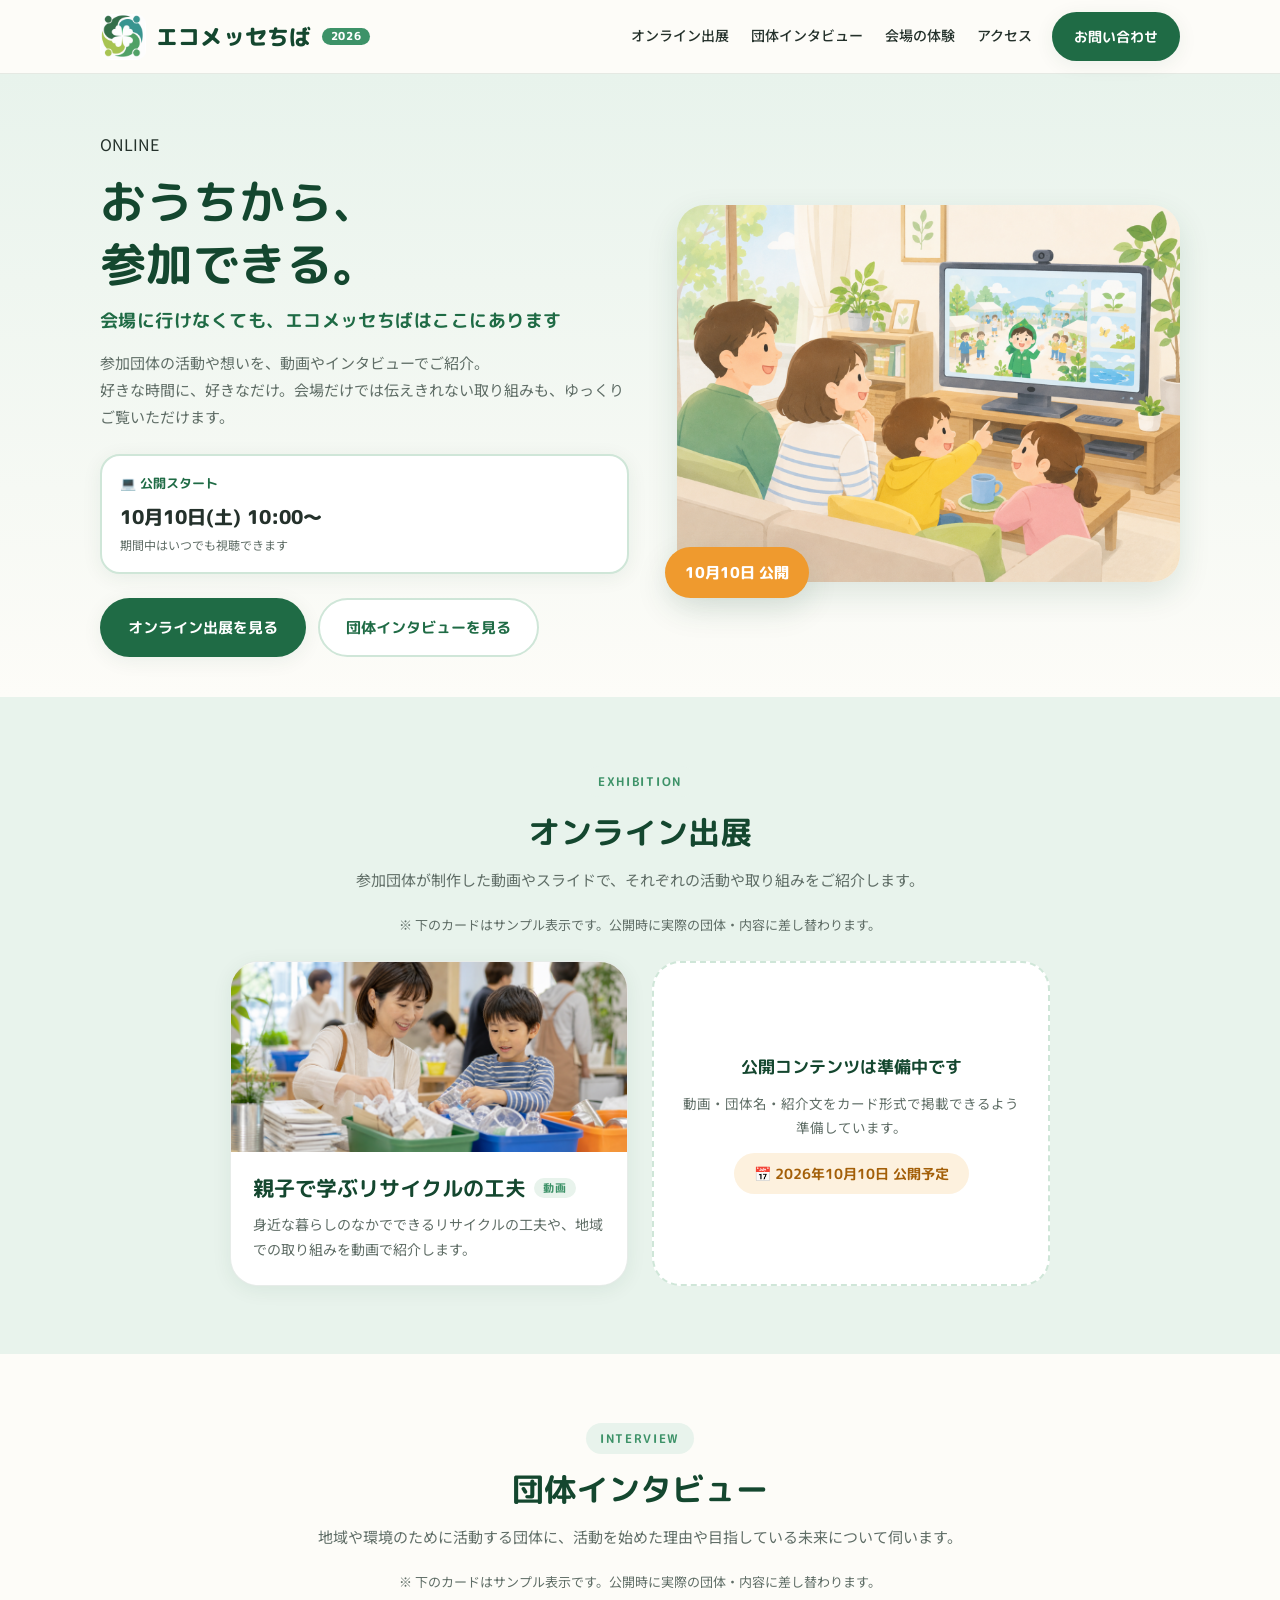
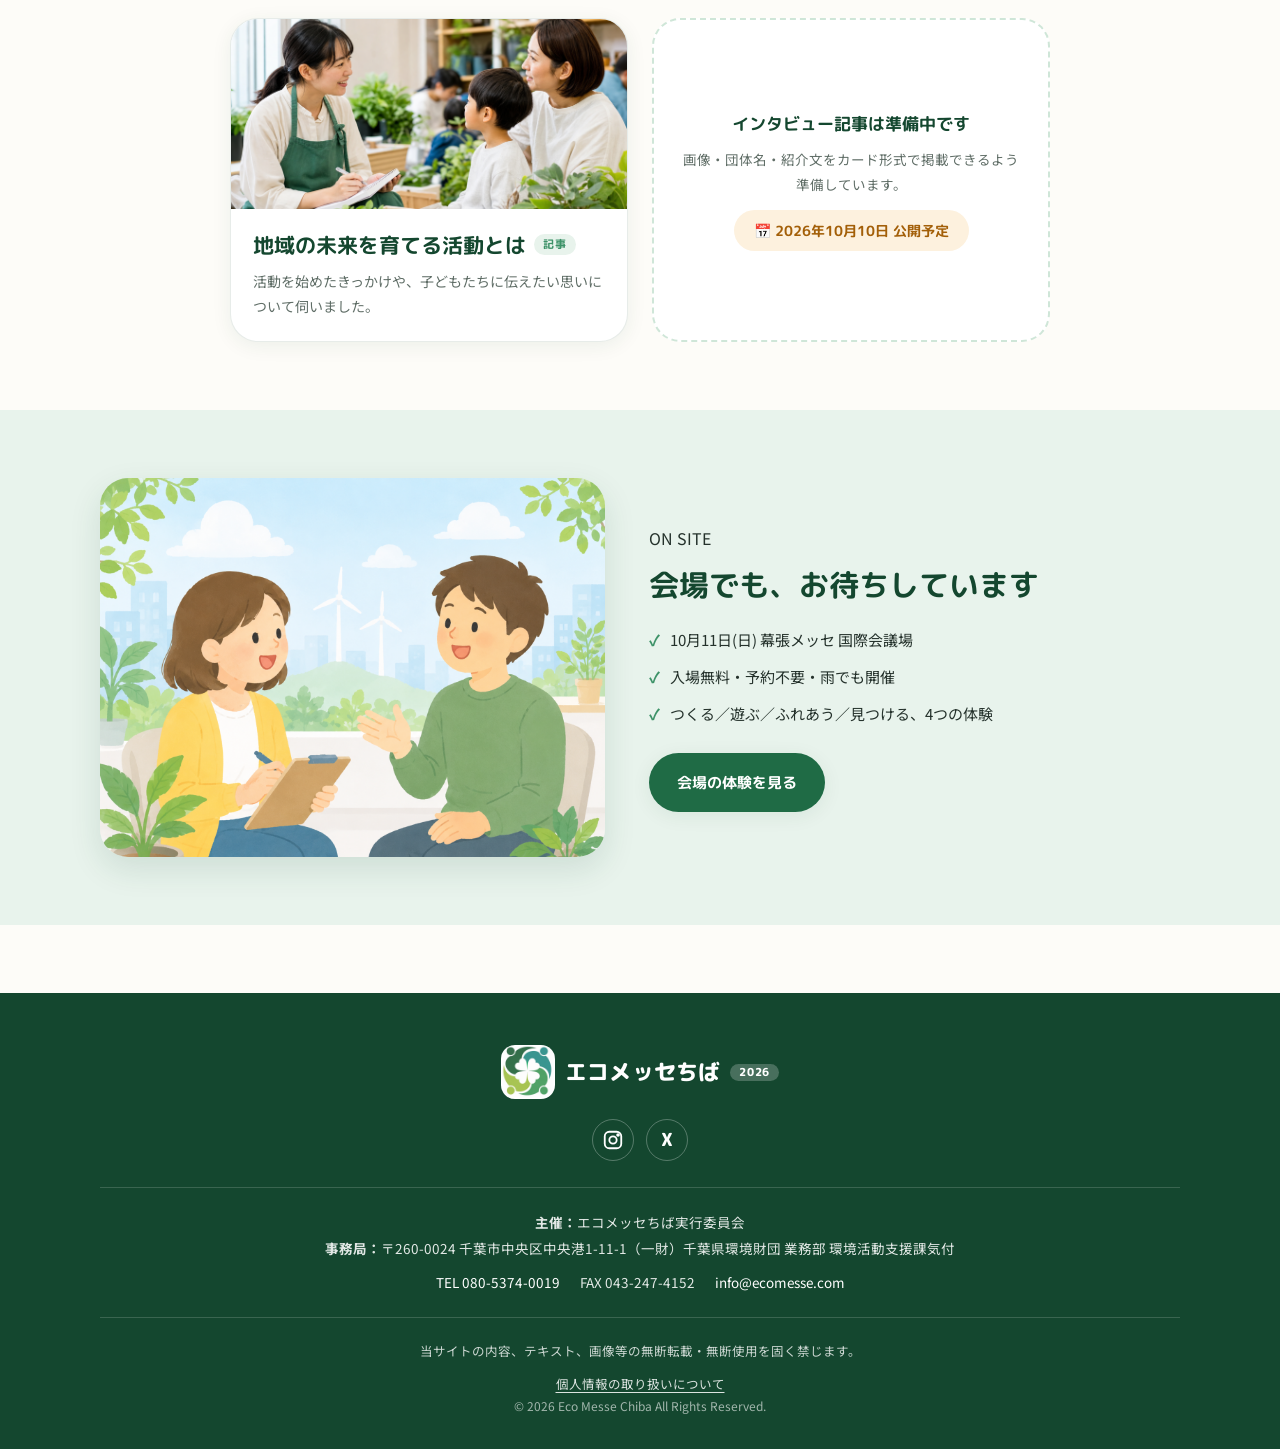
==== commit a207e387: "ロゴ表示と出展者一覧を改善" ====
--- a/online/index.html
+++ b/online/index.html
@@ -6,9 +6,9 @@
   <meta name="robots" content="noindex,nofollow">
   <title>オンライン企画｜エコメッセちば2026</title>
   <meta name="description" content="会場に来られなくても参加できる。参加団体の活動を、動画やインタビューでおうちからゆっくりご覧いただけます。10月10日(土)公開。">
-  <link rel="icon" href="../images/favicon.ico" sizes="any">
-  <link rel="icon" type="image/png" sizes="32x32" href="../images/favicon-32.png">
-  <link rel="apple-touch-icon" sizes="180x180" href="../images/favicon-180.png">
+  <link rel="icon" href="../images/favicon-512-v2.png" sizes="any">
+  <link rel="icon" type="image/png" sizes="32x32" href="../images/favicon-32-v2.png">
+  <link rel="apple-touch-icon" sizes="180x180" href="../images/favicon-180-v2.png">
   <meta name="theme-color" content="#1f6b45">
   <link rel="preconnect" href="https://fonts.googleapis.com">
   <link rel="preconnect" href="https://fonts.gstatic.com" crossorigin>
@@ -20,7 +20,7 @@
   <header class="site-header">
     <div class="wrap header-inner">
       <a class="logo" href="../index.html">
-        <img class="logo-img" src="../images/ecomesse_logo_mark.png" alt="">
+        <img class="logo-img" src="../images/ecomesse_logo_mark_v2.png" alt="">
         <span class="logo-name">エコメッセちば</span>
         <em class="logo-year">2026</em>
       </a>
@@ -163,7 +163,7 @@
   <footer>
     <div class="wrap">
       <a class="logo" href="../index.html">
-        <img class="logo-img" src="../images/ecomesse_logo_mark.png" alt="">
+        <img class="logo-img" src="../images/ecomesse_logo_mark_v2.png" alt="">
         <span class="logo-name">エコメッセちば</span>
         <em class="logo-year">2026</em>
       </a>
--- a/kuro.css
+++ b/kuro.css
@@ -546,7 +546,35 @@
   gap: 24px;
 }
 
+.exhibitor-list-action {
+  display: flex;
+  justify-content: center;
+  margin-top: 28px;
+}
+
+.exhibitor-name-list {
+  margin-top: 20px;
+  padding: 28px 32px;
+  border: 1px solid var(--line);
+  border-radius: var(--radius-lg);
+  background: #fff;
+  box-shadow: var(--shadow);
+}
+
+.exhibitor-name-list p {
+  color: var(--ink-mute);
+  font-size: 15px;
+  line-height: 2.1;
+}
+
 .exp-card {
+  appearance: none;
+  width: 100%;
+  padding: 0;
+  color: inherit;
+  font: inherit;
+  text-align: left;
+  cursor: pointer;
   background: #fff;
   border-radius: var(--radius-lg);
   overflow: hidden;
@@ -562,6 +590,17 @@
   box-shadow: var(--shadow-lift);
 }
 
+.exp-card:focus-visible {
+  outline: 3px solid var(--orange);
+  outline-offset: 4px;
+}
+
+.exp-card[aria-pressed="true"] {
+  border-color: var(--orange);
+  box-shadow: 0 0 0 3px rgba(242, 120, 42, 0.18), var(--shadow-lift);
+  transform: translateY(-4px);
+}
+
 .exp-card img {
   width: 100%;
   height: 190px;
@@ -594,6 +633,199 @@
   margin-top: 10px;
   font-size: 14px;
   color: var(--ink-mute);
+}
+
+/* ── カテゴリ別出展者一覧 ───────────── */
+.exhibitor-directory {
+  margin-top: 48px;
+  padding-top: 40px;
+  border-top: 1px solid var(--line);
+}
+
+.exhibitor-directory-head {
+  margin-bottom: 24px;
+  text-align: center;
+}
+
+.exhibitor-directory-head h3 {
+  margin-top: 6px;
+  font-size: clamp(26px, 4vw, 38px);
+}
+
+.exhibitor-directory-head p {
+  margin-top: 8px;
+  color: var(--ink-mute);
+}
+
+.history-link,
+.exhibitor-close-wrap {
+  margin-top: 30px;
+  text-align: center;
+}
+
+.history-link .btn,
+.exhibitor-close {
+  min-width: 220px;
+}
+
+.exhibitor-grid {
+  display: grid;
+  grid-template-columns: repeat(2, minmax(0, 1fr));
+  gap: 20px;
+}
+
+.exhibitor-item {
+  --sdg-color: #19486a;
+  display: flex;
+  flex-direction: column;
+  min-width: 0;
+  padding: 26px;
+  border: 1px solid rgba(255, 255, 255, 0.42);
+  border-radius: 8px;
+  background: var(--sdg-color);
+  color: #fff;
+  box-shadow: var(--shadow);
+}
+
+.exhibitor-item.is-light {
+  color: #16382b;
+  border-color: rgba(22, 56, 43, 0.18);
+}
+
+.exhibitor-item h4 {
+  font-size: 21px;
+  line-height: 1.5;
+  color: #fff;
+}
+
+.exhibitor-item.is-light h4 {
+  color: #16382b;
+}
+
+.exhibitor-description {
+  margin-top: 14px;
+  line-height: 1.9;
+}
+
+.exhibitor-goals {
+  display: flex;
+  flex-wrap: wrap;
+  align-items: flex-end;
+  gap: 10px;
+  margin-top: 22px;
+}
+
+.exhibitor-goal {
+  position: relative;
+  flex: 0 0 90px;
+}
+
+.exhibitor-goal.is-main {
+  display: flex;
+  flex-direction: column;
+  align-items: flex-start;
+}
+
+.exhibitor-goal:not(.is-main) {
+  flex-basis: 52px;
+}
+
+.exhibitor-sdg-icon {
+  display: block;
+  width: 90px;
+  height: 90px;
+  border-radius: 4px;
+  object-fit: contain;
+  box-shadow: 0 2px 8px rgba(0, 0, 0, 0.16);
+}
+
+.exhibitor-goal-main {
+  display: inline-block;
+  margin-bottom: 6px;
+  padding: 2px 6px;
+  border-radius: 3px;
+  background: rgba(255, 255, 255, 0.94);
+  color: #16382b;
+  font-size: 10px;
+  font-weight: 800;
+}
+
+.sdg-1, .sdg-7, .sdg-13 { background-position-x: -29px; }
+.sdg-2, .sdg-8, .sdg-14 { background-position-x: -128px; }
+.sdg-3, .sdg-9, .sdg-15 { background-position-x: -227px; }
+.sdg-4, .sdg-10, .sdg-16 { background-position-x: -326px; }
+.sdg-5, .sdg-11, .sdg-17 { background-position-x: -425px; }
+.sdg-6, .sdg-12 { background-position-x: -524px; }
+.sdg-1, .sdg-2, .sdg-3, .sdg-4, .sdg-5, .sdg-6 { background-position-y: -80px; }
+.sdg-7, .sdg-8, .sdg-9, .sdg-10, .sdg-11, .sdg-12 { background-position-y: -178px; }
+.sdg-13, .sdg-14, .sdg-15, .sdg-16, .sdg-17 { background-position-y: -278px; }
+
+.exhibitor-goal:not(.is-main) .exhibitor-sdg-icon {
+  width: 52px;
+  height: 52px;
+}
+
+.exhibitor-goal:not(.is-main) .sdg-1,
+.exhibitor-goal:not(.is-main) .sdg-7,
+.exhibitor-goal:not(.is-main) .sdg-13 { background-position-x: -16.76px; }
+.exhibitor-goal:not(.is-main) .sdg-2,
+.exhibitor-goal:not(.is-main) .sdg-8,
+.exhibitor-goal:not(.is-main) .sdg-14 { background-position-x: -73.96px; }
+.exhibitor-goal:not(.is-main) .sdg-3,
+.exhibitor-goal:not(.is-main) .sdg-9,
+.exhibitor-goal:not(.is-main) .sdg-15 { background-position-x: -131.13px; }
+.exhibitor-goal:not(.is-main) .sdg-4,
+.exhibitor-goal:not(.is-main) .sdg-10,
+.exhibitor-goal:not(.is-main) .sdg-16 { background-position-x: -188.36px; }
+.exhibitor-goal:not(.is-main) .sdg-5,
+.exhibitor-goal:not(.is-main) .sdg-11,
+.exhibitor-goal:not(.is-main) .sdg-17 { background-position-x: -245.56px; }
+.exhibitor-goal:not(.is-main) .sdg-6,
+.exhibitor-goal:not(.is-main) .sdg-12 { background-position-x: -302.67px; }
+.exhibitor-goal:not(.is-main) .sdg-1,
+.exhibitor-goal:not(.is-main) .sdg-2,
+.exhibitor-goal:not(.is-main) .sdg-3,
+.exhibitor-goal:not(.is-main) .sdg-4,
+.exhibitor-goal:not(.is-main) .sdg-5,
+.exhibitor-goal:not(.is-main) .sdg-6 { background-position-y: -46.22px; }
+.exhibitor-goal:not(.is-main) .sdg-7,
+.exhibitor-goal:not(.is-main) .sdg-8,
+.exhibitor-goal:not(.is-main) .sdg-9,
+.exhibitor-goal:not(.is-main) .sdg-10,
+.exhibitor-goal:not(.is-main) .sdg-11,
+.exhibitor-goal:not(.is-main) .sdg-12 { background-position-y: -102.84px; }
+.exhibitor-goal:not(.is-main) .sdg-13,
+.exhibitor-goal:not(.is-main) .sdg-14,
+.exhibitor-goal:not(.is-main) .sdg-15,
+.exhibitor-goal:not(.is-main) .sdg-16,
+.exhibitor-goal:not(.is-main) .sdg-17 { background-position-y: -160.62px; }
+
+.exhibitor-decokatsu {
+  display: flex;
+  align-items: center;
+  gap: 10px;
+  margin-top: 18px;
+  padding-top: 16px;
+  border-top: 1px solid currentColor;
+  font-weight: 700;
+}
+
+.exhibitor-decokatsu img {
+  width: 52px;
+  height: 52px;
+  object-fit: contain;
+  border-radius: 6px;
+  background: #fff;
+}
+
+@media (max-width: 720px) {
+  .exhibitor-grid {
+    grid-template-columns: 1fr;
+  }
+
+  .exhibitor-item {
+    padding: 22px;
+  }
 }
 
 /* ── ビンゴ ───────────────────────── */
@@ -1181,6 +1413,76 @@
   word-break: break-all;
 }
 
+/* ── 協賛・後援 ──────────────────── */
+.supporters-section {
+  padding-top: 40px;
+}
+
+.supporters-container {
+  padding: 42px;
+  border: 1px solid var(--line);
+  border-radius: var(--radius-lg);
+  background: #fff;
+  box-shadow: var(--shadow);
+}
+
+.supporters-container > h2 {
+  margin-bottom: 28px;
+  text-align: center;
+  font-size: clamp(24px, 3vw, 32px);
+}
+
+.supporters-logo-grid {
+  display: grid;
+  grid-template-columns: repeat(6, minmax(0, 1fr));
+  gap: 14px;
+  align-items: center;
+  width: 100%;
+  margin-top: 14px;
+}
+
+.supporters-logo-grid img {
+  width: 100%;
+  height: 76px;
+  object-fit: contain;
+}
+
+.supporters-group {
+  display: grid;
+  grid-template-columns: 72px minmax(0, 1fr);
+  gap: 22px;
+  align-items: start;
+  padding: 24px 0;
+  border-top: 1px solid var(--line);
+}
+
+.supporters-group h3 {
+  color: var(--green);
+  font-size: 18px;
+}
+
+.supporters-group p {
+  color: var(--ink-mute);
+  font-size: 14px;
+  line-height: 2;
+}
+
+@media (max-width: 640px) {
+  .supporters-container {
+    padding: 30px 22px;
+  }
+
+  .supporters-logo-grid {
+    grid-template-columns: repeat(2, minmax(0, 1fr));
+    gap: 14px 18px;
+  }
+
+  .supporters-group {
+    grid-template-columns: 1fr;
+    gap: 8px;
+  }
+}
+
 /* ── サブページ共通 ─────────────────── */
 .subpage .site-header {
   position: static;
@@ -1391,6 +1693,14 @@
   font-size: 12.5px;
   line-height: 1.8;
   margin-bottom: 10px;
+}
+
+.footer-grant {
+  max-width: 760px;
+  margin: 0 auto 12px;
+  color: rgba(255, 255, 255, 0.86);
+  font-size: 13px;
+  line-height: 1.8;
 }
 
 /* ── モバイル固定バー ─────────────── */
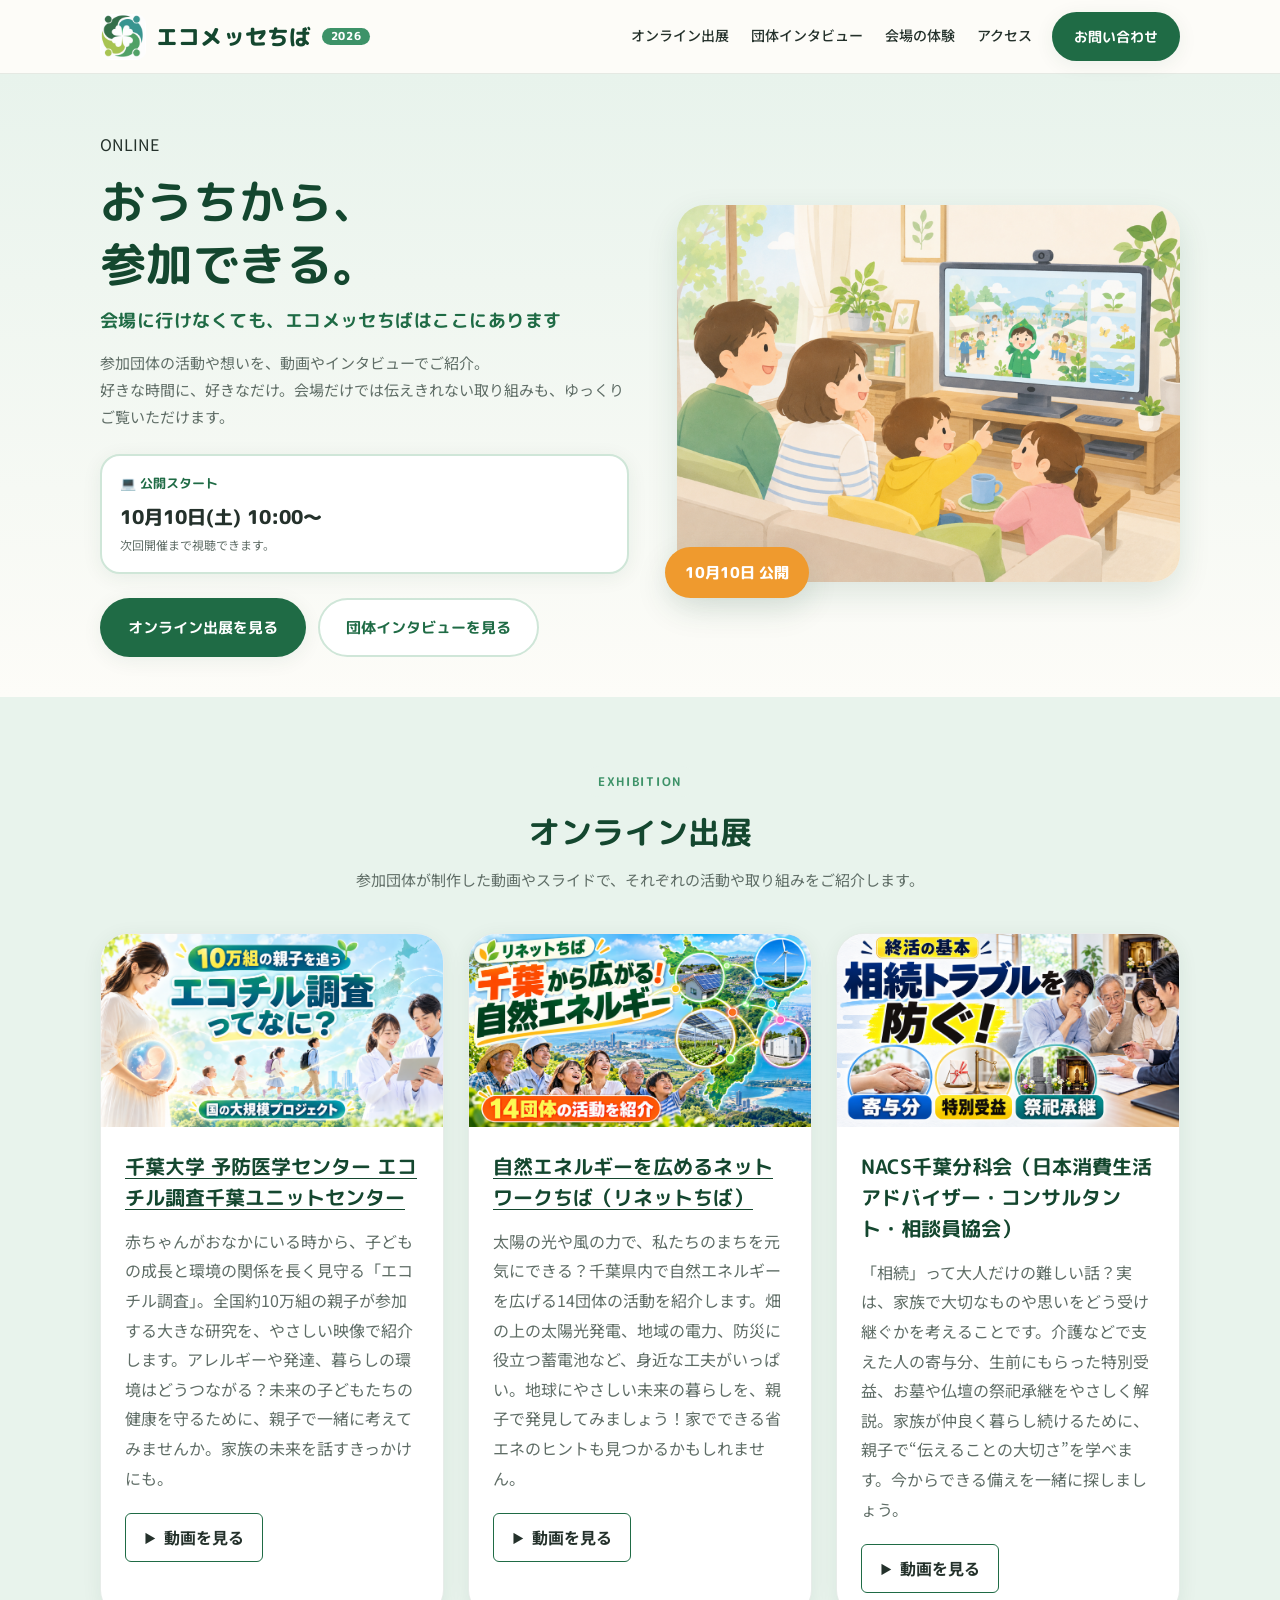
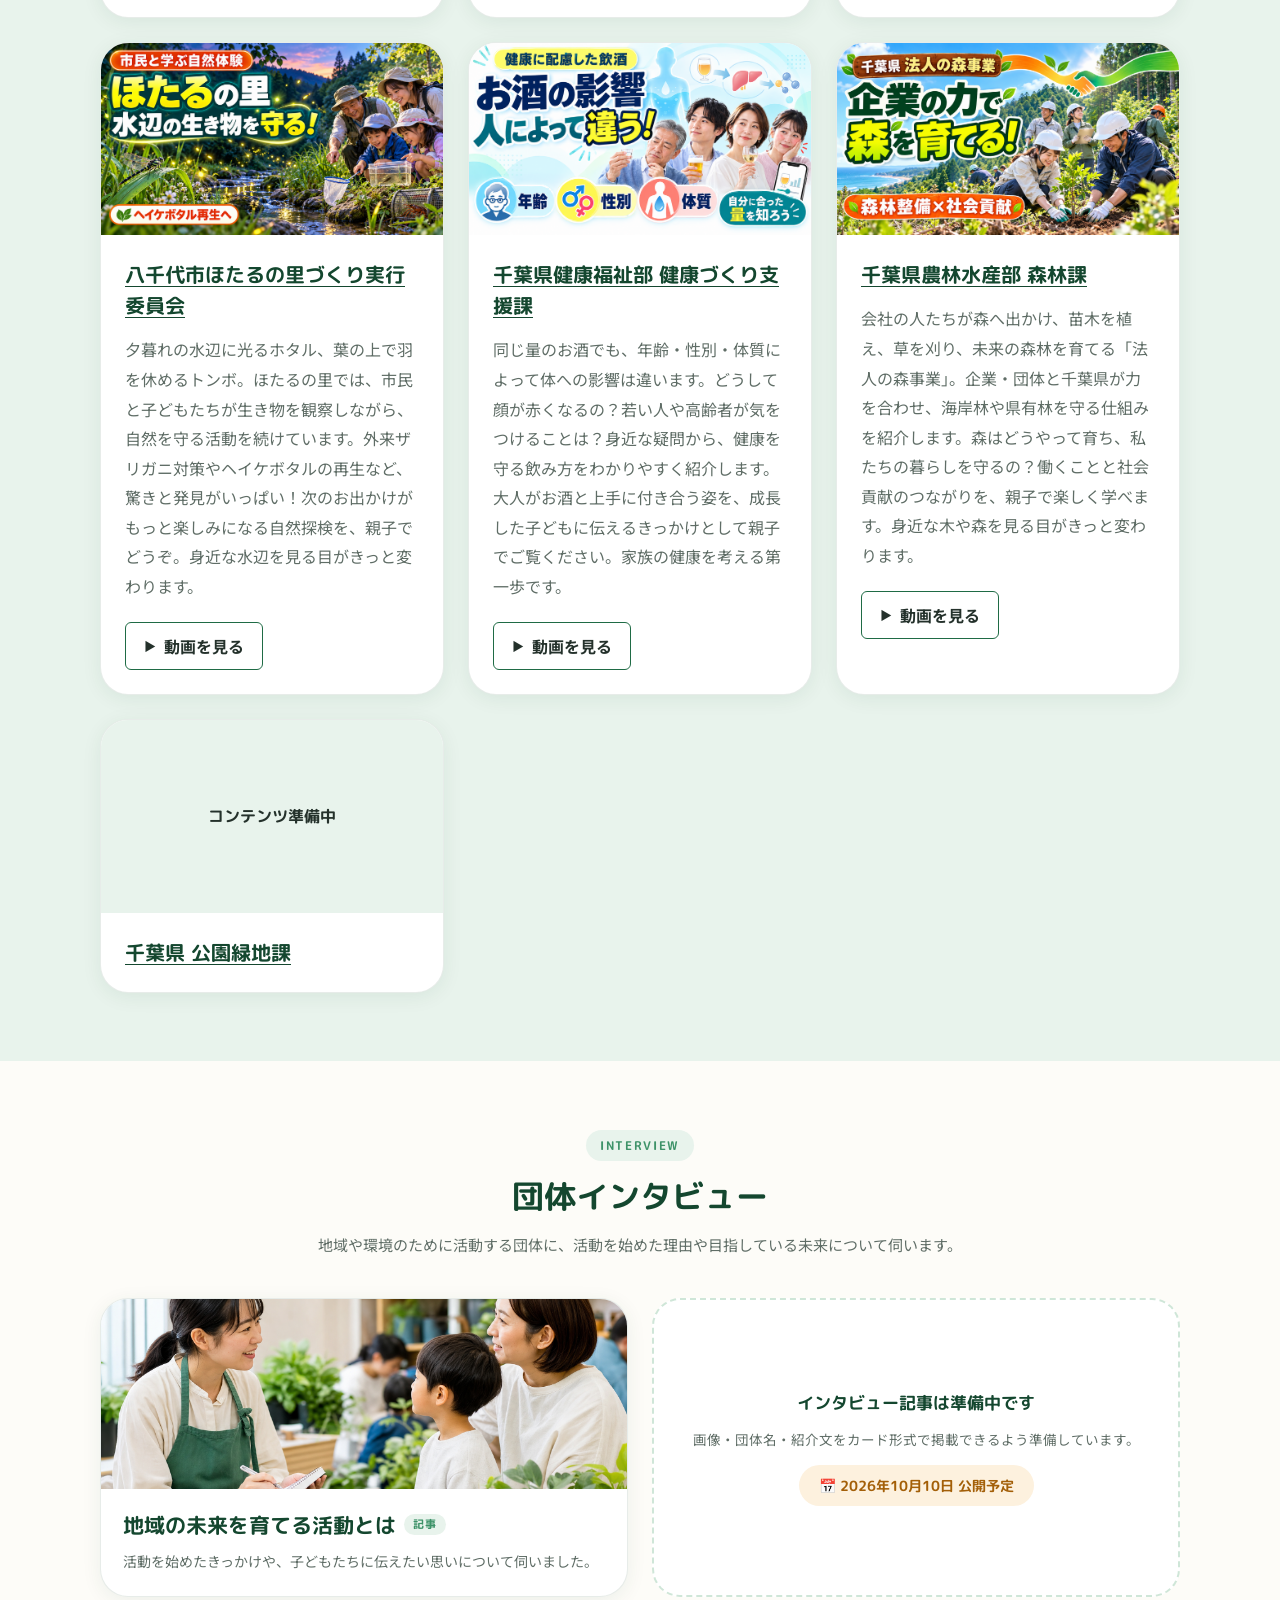
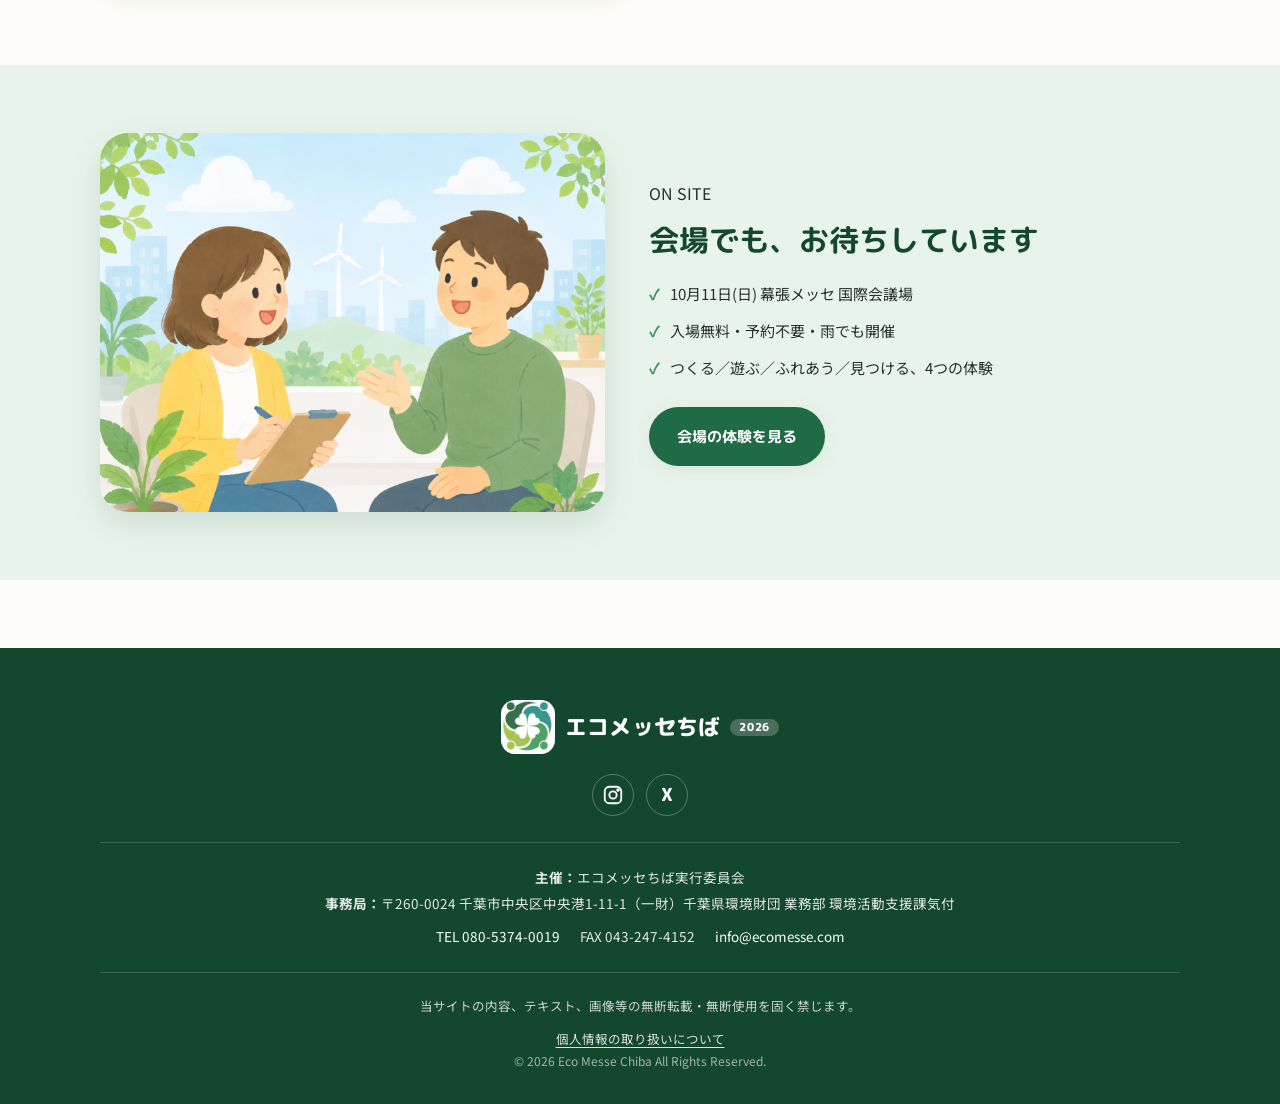
==== commit f5b0a537: "オンライン出展7団体を正式掲載" ====
--- a/online/index.html
+++ b/online/index.html
@@ -66,7 +66,7 @@
             <div class="date-card">
               <p class="label">💻 公開スタート</p>
               <p class="day">10月10日(土) 10:00〜</p>
-              <p class="place">期間中はいつでも視聴できます</p>
+              <p class="place">次回開催まで視聴できます。</p>
             </div>
           </div>
 
@@ -92,23 +92,7 @@
           <p>参加団体が制作した動画やスライドで、それぞれの活動や取り組みをご紹介します。</p>
         </div>
 
-        <p class="sample-note">※ 下のカードはサンプル表示です。公開時に実際の団体・内容に差し替わります。</p>
-
-        <div class="online-grid-cards">
-          <article class="exp-card">
-            <img src="../images/sample_online_exhibition_thumb.png" alt="親子でリサイクルを学ぶ様子">
-            <div class="exp-body">
-              <h3>親子で学ぶリサイクルの工夫 <em>動画</em></h3>
-              <p>身近な暮らしのなかでできるリサイクルの工夫や、地域での取り組みを動画で紹介します。</p>
-            </div>
-          </article>
-
-          <div class="coming coming-mini">
-            <b>公開コンテンツは準備中です</b>
-            <p>動画・団体名・紹介文をカード形式で掲載できるよう準備しています。</p>
-            <p class="when">📅 2026年10月10日 公開予定</p>
-          </div>
-        </div>
+        <div class="online-grid-cards" id="online-exhibitor-cards"></div>
       </div>
     </section>
 
@@ -120,8 +104,6 @@
           <h2>団体インタビュー</h2>
           <p>地域や環境のために活動する団体に、活動を始めた理由や目指している未来について伺います。</p>
         </div>
-
-        <p class="sample-note">※ 下のカードはサンプル表示です。公開時に実際の団体・内容に差し替わります。</p>
 
         <div class="online-grid-cards">
           <article class="exp-card">
@@ -200,5 +182,74 @@
     <a class="btn btn-main" href="../contact.html">相談する</a>
   </div>
 
+  <script src="../online-data.js"></script>
+  <script>
+    (() => {
+      const container = document.getElementById("online-exhibitor-cards");
+      const exhibitors = window.ECOMESSE_ONLINE_EXHIBITORS || [];
+
+      exhibitors.forEach((exhibitor) => {
+        const card = document.createElement("article");
+        card.className = "online-exhibitor-card";
+
+        if (exhibitor.image) {
+          const media = exhibitor.videoUrl ? document.createElement("a") : document.createElement("div");
+          media.className = "online-exhibitor-media";
+          if (exhibitor.videoUrl) {
+            media.href = exhibitor.videoUrl;
+            media.target = "_blank";
+            media.rel = "noopener";
+            media.setAttribute("aria-label", `${exhibitor.name}の動画を見る`);
+          }
+          const image = document.createElement("img");
+          image.src = `../images/${exhibitor.image}`;
+          image.alt = `${exhibitor.name}の動画サムネイル`;
+          image.loading = "lazy";
+          media.appendChild(image);
+          card.appendChild(media);
+        } else {
+          const placeholder = document.createElement("div");
+          placeholder.className = "online-exhibitor-placeholder";
+          placeholder.textContent = "コンテンツ準備中";
+          card.appendChild(placeholder);
+        }
+
+        const body = document.createElement("div");
+        body.className = "online-exhibitor-body";
+        const heading = document.createElement("h3");
+        if (exhibitor.websiteUrl) {
+          const website = document.createElement("a");
+          website.href = exhibitor.websiteUrl;
+          website.target = "_blank";
+          website.rel = "noopener";
+          website.textContent = exhibitor.name;
+          heading.appendChild(website);
+        } else {
+          heading.textContent = exhibitor.name;
+        }
+        body.appendChild(heading);
+
+        if (exhibitor.description) {
+          const description = document.createElement("p");
+          description.textContent = exhibitor.description;
+          body.appendChild(description);
+        }
+
+        if (exhibitor.videoUrl) {
+          const video = document.createElement("a");
+          video.className = "online-video-link";
+          video.href = exhibitor.videoUrl;
+          video.target = "_blank";
+          video.rel = "noopener";
+          video.textContent = "動画を見る";
+          body.appendChild(video);
+        }
+
+        card.appendChild(body);
+        container.appendChild(card);
+      });
+    })();
+  </script>
+
 </body>
 </html>
--- a/kuro.css
+++ b/kuro.css
@@ -552,6 +552,163 @@
   margin-top: 28px;
 }
 
+/* ── SDGsマルシェ ── */
+.marche-section {
+  padding-top: 20px;
+}
+
+.marche-card {
+  appearance: none;
+  width: 100%;
+  padding: 0;
+  display: grid;
+  grid-template-columns: minmax(280px, 42%) minmax(0, 1fr);
+  align-items: stretch;
+  overflow: hidden;
+  border: 1px solid var(--line);
+  border-radius: var(--radius-lg);
+  background: #fff;
+  box-shadow: var(--shadow);
+  color: inherit;
+  font: inherit;
+  text-align: left;
+  cursor: pointer;
+  transition: transform 0.25s ease, box-shadow 0.25s ease;
+}
+
+.marche-card:hover,
+.marche-card[aria-pressed="true"] {
+  transform: translateY(-4px);
+  box-shadow: var(--shadow-lift);
+}
+
+.marche-card[aria-pressed="true"] {
+  border-color: var(--sun);
+}
+
+.marche-card:focus-visible {
+  outline: 3px solid var(--sun);
+  outline-offset: 4px;
+}
+
+.marche-card > img {
+  width: 100%;
+  height: 280px;
+  object-fit: cover;
+}
+
+.marche-card-body {
+  display: flex;
+  align-items: center;
+  padding: clamp(28px, 5vw, 56px);
+}
+
+.marche-card-body p {
+  color: var(--green-900);
+  font-family: var(--font-display);
+  font-size: clamp(18px, 2.2vw, 25px);
+  font-weight: 700;
+  line-height: 1.9;
+}
+
+.marche-directory {
+  margin-top: 48px;
+  padding-top: 40px;
+  border-top: 1px solid var(--line);
+}
+
+.marche-exhibitor-grid {
+  display: grid;
+  grid-template-columns: repeat(2, minmax(0, 1fr));
+  gap: 20px;
+}
+
+.marche-exhibitor-item {
+  min-width: 0;
+  padding: 26px;
+  border: 1px solid var(--line);
+  border-radius: 8px;
+  background: #fff6e6;
+  box-shadow: var(--shadow);
+}
+
+.marche-exhibitor-item h4,
+.marche-exhibitor-item h4 a {
+  color: var(--green-900);
+  font-size: 21px;
+  line-height: 1.5;
+}
+
+.marche-exhibitor-item h4 a {
+  text-decoration-thickness: 1px;
+  text-underline-offset: 4px;
+}
+
+.marche-exhibitor-item p {
+  margin-top: 14px;
+  color: var(--ink-mute);
+  line-height: 1.9;
+}
+
+.marche-detail-link {
+  display: inline-block;
+  margin-top: 16px;
+  color: var(--green-700);
+  font-weight: 700;
+  text-decoration: underline;
+  text-underline-offset: 4px;
+}
+
+.marche-detail-links {
+  display: flex;
+  flex-direction: column;
+  align-items: flex-start;
+  margin-top: 18px;
+}
+
+.marche-detail-links .marche-detail-link {
+  margin-top: 10px;
+}
+
+.marche-instagram-icon {
+  display: inline-flex;
+  width: 28px;
+  height: 28px;
+  color: var(--green-700);
+}
+
+.marche-instagram-icon svg {
+  width: 100%;
+  height: 100%;
+}
+
+@media (max-width: 640px) {
+  .marche-card {
+    grid-template-columns: 42% minmax(0, 1fr);
+  }
+
+  .marche-card > img {
+    height: 210px;
+  }
+
+  .marche-card-body {
+    padding: 20px 16px;
+  }
+
+  .marche-card-body p {
+    font-size: 15px;
+    line-height: 1.8;
+  }
+
+  .marche-exhibitor-grid {
+    grid-template-columns: 1fr;
+  }
+
+  .marche-exhibitor-item {
+    padding: 22px;
+  }
+}
+
 .exhibitor-name-list {
   margin-top: 20px;
   padding: 28px 32px;
@@ -565,6 +722,133 @@
   color: var(--ink-mute);
   font-size: 15px;
   line-height: 2.1;
+}
+
+.exhibitor-name-list-close {
+  display: flex;
+  justify-content: center;
+  margin-top: 22px;
+}
+
+.flyer-grid {
+  display: grid;
+  grid-template-columns: repeat(2, minmax(0, 1fr));
+  gap: 24px;
+  max-width: 920px;
+  margin-inline: auto;
+}
+
+.flyer-page {
+  min-width: 0;
+  overflow: hidden;
+  border: 1px solid var(--line);
+  border-radius: 8px;
+  background: #fff;
+  box-shadow: var(--shadow);
+  text-align: center;
+}
+
+.flyer-page img {
+  display: block;
+  width: 100%;
+  height: auto;
+}
+
+.flyer-zoom {
+  margin: 14px auto 16px;
+}
+
+.preview-dialog {
+  width: min(1100px, calc(100vw - 32px));
+  height: min(900px, calc(100vh - 32px));
+  padding: 0;
+  overflow: hidden;
+  border: 1px solid var(--line);
+  border-radius: 8px;
+  background: #fff;
+  box-shadow: var(--shadow-lift);
+}
+
+.preview-dialog::backdrop {
+  background: rgba(10, 47, 36, 0.72);
+}
+
+.preview-dialog-head {
+  display: flex;
+  align-items: center;
+  justify-content: space-between;
+  gap: 16px;
+  min-height: 72px;
+  padding: 12px 18px;
+  border-bottom: 1px solid var(--line);
+}
+
+.preview-dialog-head h2 {
+  font-size: 17px;
+  line-height: 1.5;
+}
+
+.preview-dialog-close {
+  flex: 0 0 auto;
+  padding: 10px 18px;
+}
+
+.preview-dialog-body {
+  height: calc(100% - 72px);
+  overflow: auto;
+  background: var(--green-100);
+}
+
+.preview-dialog iframe {
+  width: 100%;
+  height: 100%;
+  border: 0;
+  background: #fff;
+}
+
+.preview-dialog img {
+  display: block;
+  width: auto;
+  max-width: 100%;
+  height: auto;
+  margin: 0 auto;
+}
+
+@media (max-width: 640px) {
+  .flyer-grid {
+    grid-template-columns: repeat(2, minmax(0, 1fr));
+    gap: 10px;
+  }
+
+  .flyer-zoom {
+    width: calc(100% - 16px);
+    min-width: 0;
+    padding: 9px 6px;
+    font-size: 13px;
+  }
+
+  .preview-dialog {
+    width: calc(100vw - 16px);
+    height: calc(100vh - 16px);
+  }
+
+  .preview-dialog-head {
+    min-height: 64px;
+    padding: 8px 10px;
+  }
+
+  .preview-dialog-head h2 {
+    font-size: 14px;
+  }
+
+  .preview-dialog-close {
+    padding: 8px 10px;
+    font-size: 13px;
+  }
+
+  .preview-dialog-body {
+    height: calc(100% - 64px);
+  }
 }
 
 .exp-card {
@@ -698,6 +982,12 @@
   color: #fff;
 }
 
+.exhibitor-item h4 a {
+  color: inherit;
+  text-decoration-thickness: 1px;
+  text-underline-offset: 4px;
+}
+
 .exhibitor-item.is-light h4 {
   color: #16382b;
 }
@@ -705,6 +995,20 @@
 .exhibitor-description {
   margin-top: 14px;
   line-height: 1.9;
+}
+
+.exhibitor-detail-links {
+  display: flex;
+  flex-wrap: wrap;
+  gap: 8px 18px;
+  margin-top: 16px;
+}
+
+.exhibitor-detail-links a {
+  color: inherit;
+  font-weight: 700;
+  text-decoration: underline;
+  text-underline-offset: 4px;
 }
 
 .exhibitor-goals {
@@ -960,6 +1264,40 @@
   align-items: center;
 }
 
+.online-card {
+  appearance: none;
+  width: 100%;
+  padding: 0;
+  border: 1px solid transparent;
+  border-radius: var(--radius-lg);
+  background: transparent;
+  color: inherit;
+  font: inherit;
+  text-align: left;
+  cursor: pointer;
+  transition: transform 0.25s ease, box-shadow 0.25s ease;
+}
+
+.online-card:hover,
+.online-card[aria-pressed="true"] {
+  transform: translateY(-4px);
+  box-shadow: var(--shadow-lift);
+}
+
+.online-card[aria-pressed="true"] {
+  border-color: var(--sun);
+}
+
+.online-card:focus-visible {
+  outline: 3px solid var(--sun);
+  outline-offset: 4px;
+}
+
+.online-card h2 {
+  margin-top: 12px;
+  font-size: clamp(23px, 3vw, 30px);
+}
+
 .online-grid img {
   border-radius: var(--radius-lg);
   box-shadow: var(--shadow-lift);
@@ -1397,12 +1735,25 @@
 }
 
 .contact-cta-btn {
-  margin-top: 26px;
   min-width: 260px;
   padding: 16px 40px;
   font-size: 16px;
 }
 
+.contact-cta-actions {
+  display: flex;
+  justify-content: center;
+  flex-wrap: wrap;
+  gap: 12px;
+  margin-top: 26px;
+}
+
+.contact-volunteer-btn {
+  background: #fff;
+  border-color: var(--green-700);
+  color: var(--green-700);
+}
+
 .contact-cta-alt {
   margin-top: 16px;
   font-size: 13px;
@@ -1411,6 +1762,33 @@
 .contact-cta-alt a {
   font-weight: 700;
   word-break: break-all;
+}
+
+.contact-volunteer {
+  display: flex;
+  flex-direction: column;
+  align-items: center;
+  gap: 18px;
+  margin-top: 20px;
+}
+
+.contact-volunteer img {
+  display: block;
+  width: min(100%, 400px);
+  height: auto;
+  border-radius: 8px;
+}
+
+@media (max-width: 640px) {
+  .contact-volunteer {
+    gap: 14px;
+    margin-top: 16px;
+  }
+
+  .contact-volunteer-btn {
+    width: 100%;
+    min-width: 0;
+  }
 }
 
 /* ── 協賛・後援 ──────────────────── */
@@ -1432,19 +1810,76 @@
   font-size: clamp(24px, 3vw, 32px);
 }
 
-.supporters-logo-grid {
+.supporters-exhibitors {
+  margin-bottom: 36px;
+  padding-bottom: 36px;
+  border-bottom: 1px solid var(--line);
+  text-align: center;
+}
+
+.supporters-exhibitors h2 {
+  font-size: clamp(22px, 2.7vw, 28px);
+}
+
+.supporters-exhibitors .exhibitor-list-action {
+  margin-top: 20px;
+}
+
+.supporters-exhibitors .exhibitor-name-list {
+  margin-top: 24px;
+  background: var(--green-100);
+  box-shadow: none;
+  text-align: left;
+}
+
+.supporters-list {
   display: grid;
   grid-template-columns: repeat(6, minmax(0, 1fr));
-  gap: 14px;
+  gap: 8px;
+  width: 100%;
+}
+
+.supporter-name,
+.supporter-logo {
+  min-height: 44px;
+  display: flex;
   align-items: center;
+  justify-content: center;
+  padding: 6px 8px;
+  border: 1px solid var(--line);
+  border-radius: 8px;
+  background: #fff;
+  color: var(--ink-mute);
+  font-size: 11px;
+  line-height: 1.45;
+  text-align: center;
+  text-decoration: none;
+}
+
+a.supporter-name {
+  color: var(--green-700);
+  font-weight: 700;
+  text-decoration: underline;
+  text-decoration-thickness: 1px;
+  text-underline-offset: 4px;
+}
+
+.supporter-logo img {
   width: 100%;
-  margin-top: 14px;
-}
-
-.supporters-logo-grid img {
-  width: 100%;
-  height: 76px;
+  height: 38px;
   object-fit: contain;
+}
+
+a.supporter-name:hover,
+a.supporter-logo:hover {
+  border-color: var(--green-700);
+  background: var(--green-100);
+}
+
+a.supporter-name:focus-visible,
+a.supporter-logo:focus-visible {
+  outline: 3px solid var(--sun);
+  outline-offset: 3px;
 }
 
 .supporters-group {
@@ -1472,9 +1907,23 @@
     padding: 30px 22px;
   }
 
-  .supporters-logo-grid {
+  .supporters-exhibitors {
+    margin-bottom: 30px;
+    padding-bottom: 30px;
+  }
+
+  .supporters-exhibitors .exhibitor-name-list {
+    padding: 22px 18px;
+  }
+
+  .supporters-list {
     grid-template-columns: repeat(2, minmax(0, 1fr));
-    gap: 14px 18px;
+    gap: 8px;
+  }
+
+  .supporter-name,
+  .supporter-logo {
+    min-height: 44px;
   }
 
   .supporters-group {
@@ -1585,8 +2034,90 @@
   display: grid;
   grid-template-columns: repeat(auto-fit, minmax(280px, 1fr));
   gap: 24px;
-  max-width: 820px;
+  max-width: 1120px;
   margin: 0 auto;
+}
+
+.online-exhibitor-card {
+  min-width: 0;
+  overflow: hidden;
+  border: 1px solid var(--line);
+  border-radius: var(--radius-lg);
+  background: #fff;
+  box-shadow: var(--shadow);
+}
+
+.online-exhibitor-media,
+.online-exhibitor-placeholder {
+  display: block;
+  aspect-ratio: 16 / 9;
+  overflow: hidden;
+  background: var(--green-100);
+}
+
+.online-exhibitor-media img {
+  width: 100%;
+  height: 100%;
+  object-fit: cover;
+  transition: transform 0.25s ease;
+}
+
+.online-exhibitor-media:hover img {
+  transform: scale(1.025);
+}
+
+.online-exhibitor-placeholder {
+  display: grid;
+  place-items: center;
+  color: var(--green-800);
+  font-family: var(--font-display);
+  font-weight: 700;
+}
+
+.online-exhibitor-body {
+  padding: 24px;
+}
+
+.online-exhibitor-body h3,
+.online-exhibitor-body h3 a {
+  color: var(--green-900);
+  font-size: 20px;
+  line-height: 1.55;
+}
+
+.online-exhibitor-body h3 a {
+  text-decoration-thickness: 1px;
+  text-underline-offset: 4px;
+}
+
+.online-exhibitor-body p {
+  margin-top: 14px;
+  color: var(--ink-mute);
+  line-height: 1.85;
+}
+
+.online-video-link {
+  display: inline-flex;
+  align-items: center;
+  min-height: 44px;
+  margin-top: 20px;
+  padding: 9px 18px;
+  border: 1px solid var(--green-700);
+  border-radius: 6px;
+  color: var(--green-800);
+  font-weight: 700;
+  text-decoration: none;
+}
+
+.online-video-link::before {
+  content: "▶";
+  margin-right: 8px;
+  font-size: 12px;
+}
+
+.online-video-link:hover {
+  background: var(--green-700);
+  color: #fff;
 }
 
 .coming-mini {
@@ -1611,6 +2142,71 @@
 
 .coming-mini .when {
   margin-top: 6px;
+}
+
+/* ── フッター上部キャラクター ───────── */
+.footer-characters {
+  padding: 24px 0 12px;
+  background: #fff;
+}
+
+.footer-characters-inner {
+  display: grid;
+  grid-template-columns: repeat(4, minmax(0, 110px));
+  justify-content: center;
+  gap: clamp(10px, 3vw, 32px);
+  align-items: start;
+}
+
+.footer-character {
+  margin: 0;
+  text-align: center;
+}
+
+.footer-character img {
+  width: 100%;
+  height: 140px;
+  object-fit: contain;
+}
+
+.footer-character figcaption {
+  margin-top: 6px;
+  color: var(--ink);
+  font-size: 11px;
+  line-height: 1.55;
+}
+
+.footer-characters-grant {
+  margin: 20px auto 0;
+  color: var(--ink-mute);
+  font-size: 13px;
+  line-height: 1.8;
+  text-align: center;
+}
+
+@media (max-width: 640px) {
+  .footer-characters {
+    padding-top: 18px;
+  }
+
+  .footer-characters-inner {
+    gap: 6px;
+  }
+
+  .footer-character img {
+    height: 104px;
+  }
+
+  .footer-character figcaption {
+    font-size: 9px;
+    line-height: 1.45;
+  }
+
+  .footer-characters-grant {
+    margin-top: 16px;
+    padding-inline: 20px;
+    font-size: 11px;
+  }
 }
 
 /* ── フッター ─────────────────────── */
@@ -1693,14 +2289,6 @@
   font-size: 12.5px;
   line-height: 1.8;
   margin-bottom: 10px;
-}
-
-.footer-grant {
-  max-width: 760px;
-  margin: 0 auto 12px;
-  color: rgba(255, 255, 255, 0.86);
-  font-size: 13px;
-  line-height: 1.8;
 }
 
 /* ── モバイル固定バー ─────────────── */
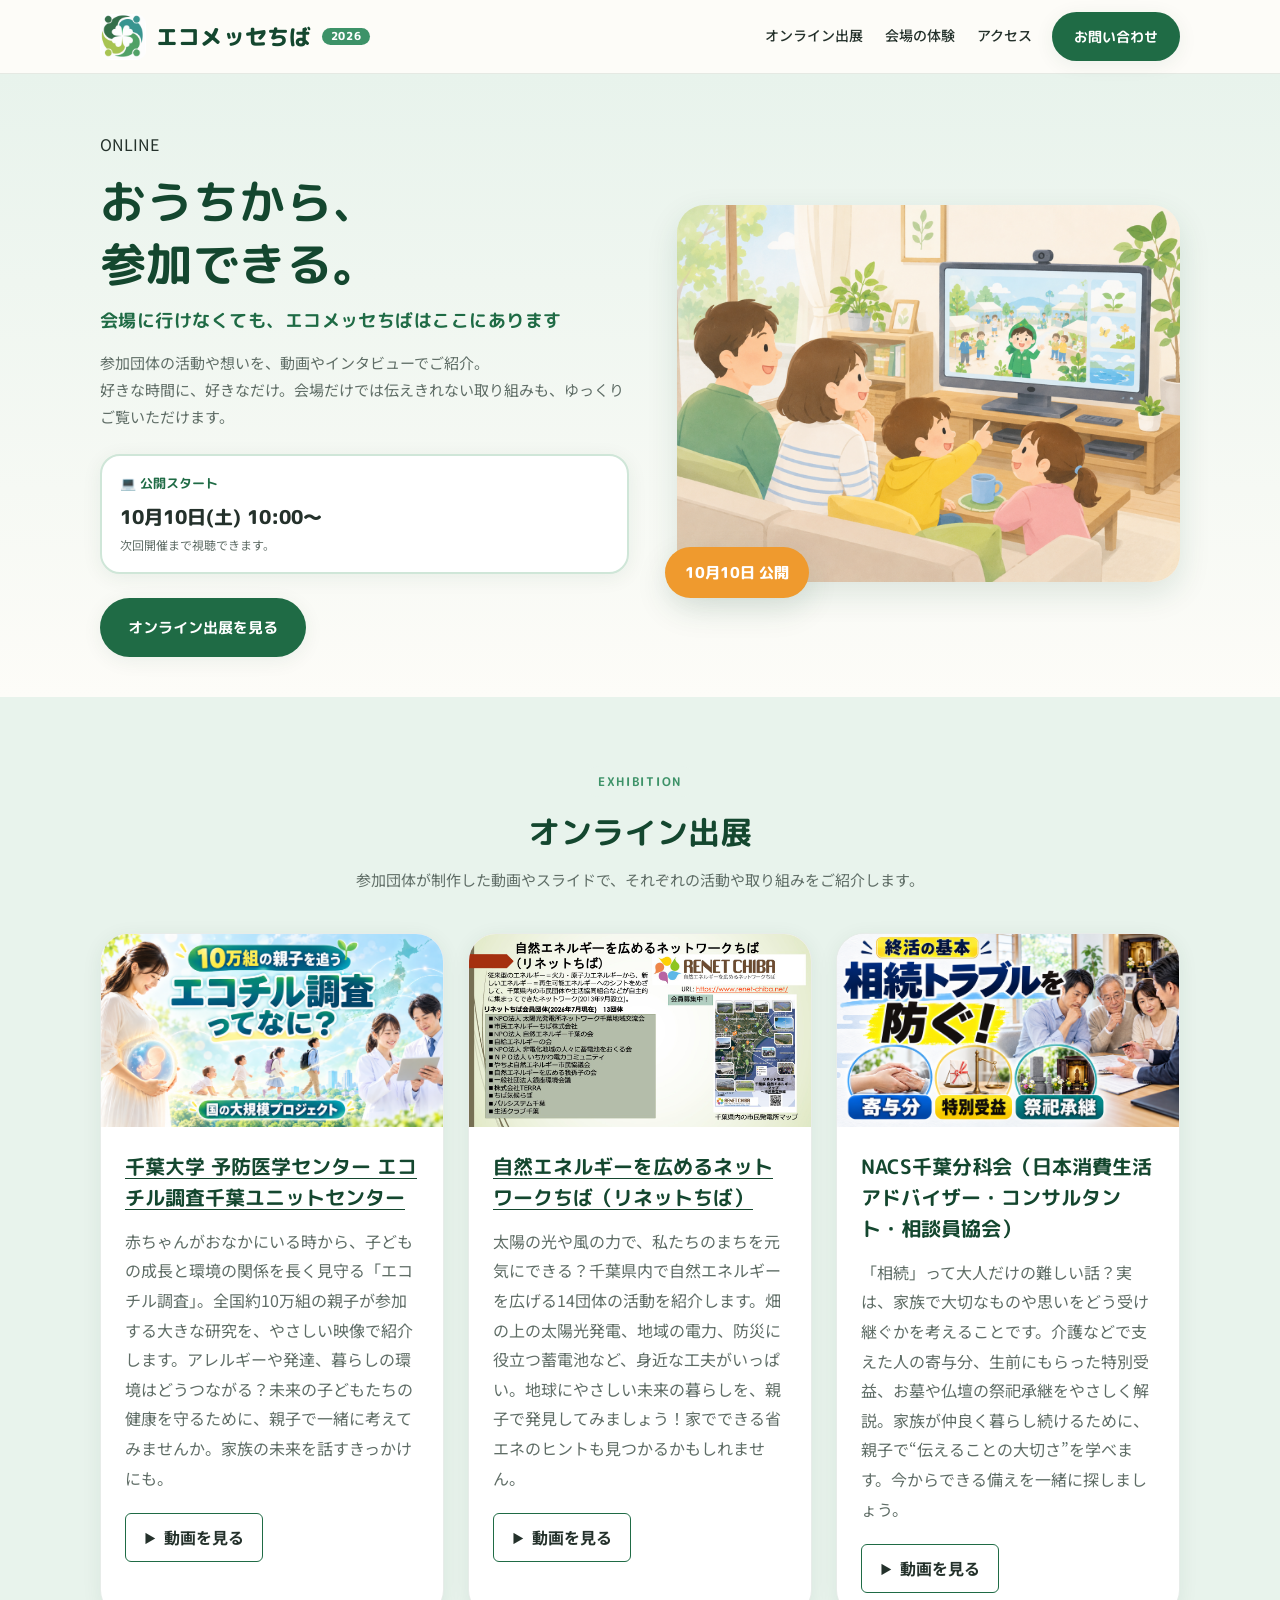
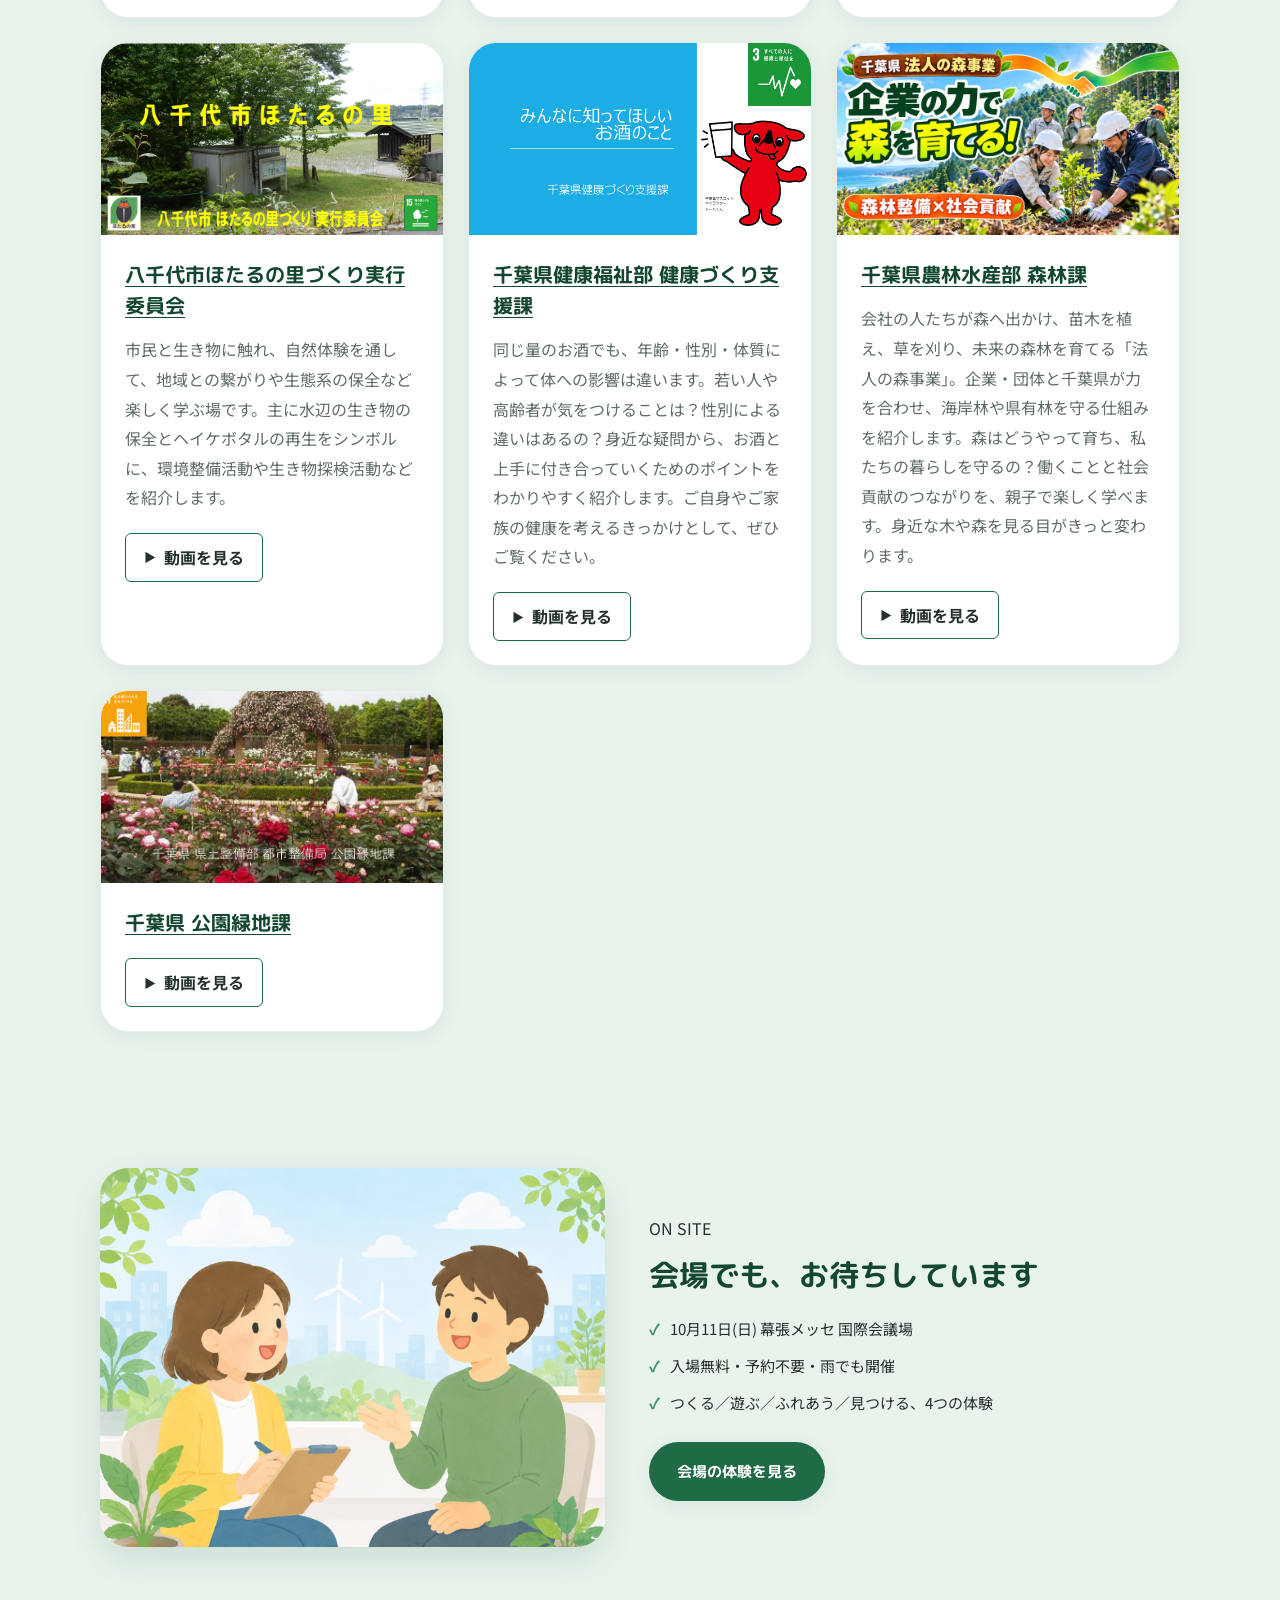
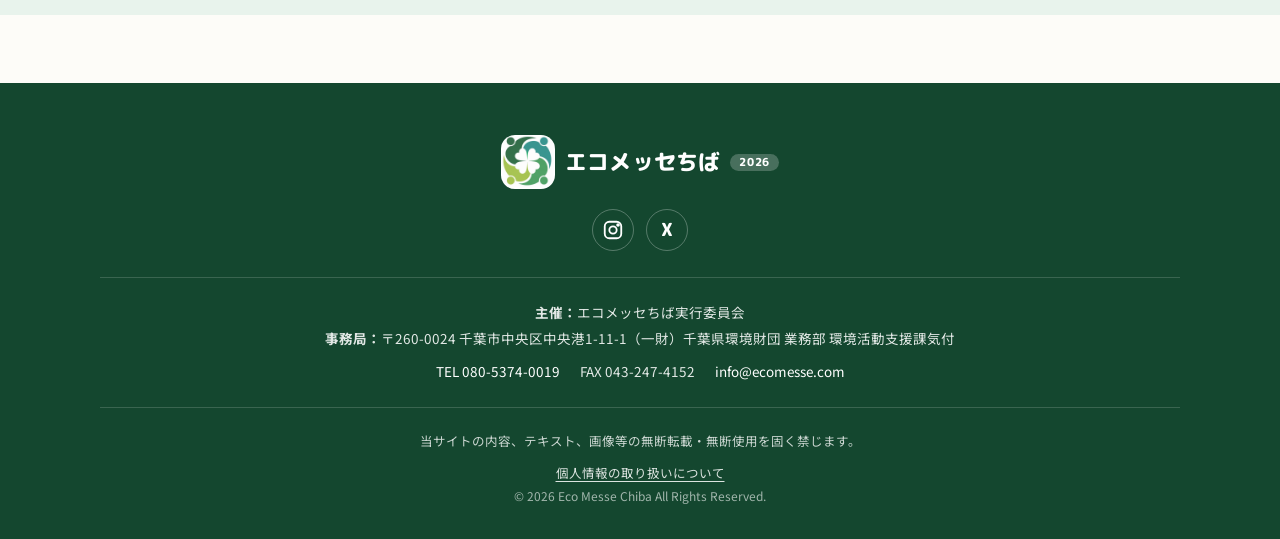
==== commit 562c5810: "団体インタビューセクションを削除" ====
--- a/online/index.html
+++ b/online/index.html
@@ -6,6 +6,20 @@
   <meta name="robots" content="noindex,nofollow">
   <title>オンライン企画｜エコメッセちば2026</title>
   <meta name="description" content="会場に来られなくても参加できる。参加団体の活動を、動画やインタビューでおうちからゆっくりご覧いただけます。10月10日(土)公開。">
+  <link rel="canonical" href="https://ecomesse.com/online/">
+  <meta property="og:type" content="website">
+  <meta property="og:site_name" content="エコメッセちば2026">
+  <meta property="og:title" content="オンライン企画｜エコメッセちば2026">
+  <meta property="og:description" content="おうちから、参加できる。参加団体の活動や想いを、動画でゆっくりご覧いただけます。">
+  <meta property="og:url" content="https://ecomesse.com/online/">
+  <meta property="og:image" content="https://ecomesse.com/images/ogp_online_2026.png">
+  <meta property="og:image:width" content="1200">
+  <meta property="og:image:height" content="630">
+  <meta property="og:image:alt" content="エコメッセちば2026 オンライン企画 おうちから、参加できる。">
+  <meta name="twitter:card" content="summary_large_image">
+  <meta name="twitter:title" content="オンライン企画｜エコメッセちば2026">
+  <meta name="twitter:description" content="おうちから、参加できる。参加団体の活動や想いを、動画でゆっくりご覧いただけます。">
+  <meta name="twitter:image" content="https://ecomesse.com/images/ogp_online_2026.png">
   <link rel="icon" href="../images/favicon-512-v2.png" sizes="any">
   <link rel="icon" type="image/png" sizes="32x32" href="../images/favicon-32-v2.png">
   <link rel="apple-touch-icon" sizes="180x180" href="../images/favicon-180-v2.png">
@@ -26,7 +40,6 @@
       </a>
       <nav class="nav">
         <a href="#exhibition">オンライン出展</a>
-        <a href="#interview">団体インタビュー</a>
         <a href="../index.html#experience">会場の体験</a>
         <a href="../index.html#access">アクセス</a>
       </nav>
@@ -36,7 +49,6 @@
         <summary aria-label="メニューを開く"></summary>
         <div class="menu-panel">
           <a href="#exhibition">オンライン出展</a>
-          <a href="#interview">団体インタビュー</a>
           <a href="../index.html#experience">会場の体験</a>
           <a href="../index.html#access">アクセス</a>
           <a href="../contact.html">お問い合わせ</a>
@@ -72,7 +84,6 @@
 
           <div class="hero-actions">
             <a class="btn btn-main" href="#exhibition">オンライン出展を見る</a>
-            <a class="btn btn-sub" href="#interview">団体インタビューを見る</a>
           </div>
         </div>
 
@@ -93,33 +104,6 @@
         </div>
 
         <div class="online-grid-cards" id="online-exhibitor-cards"></div>
-      </div>
-    </section>
-
-    <!-- ===== 団体インタビュー ===== -->
-    <section class="section" id="interview">
-      <div class="wrap">
-        <div class="section-head">
-          <span class="eyebrow">INTERVIEW</span>
-          <h2>団体インタビュー</h2>
-          <p>地域や環境のために活動する団体に、活動を始めた理由や目指している未来について伺います。</p>
-        </div>
-
-        <div class="online-grid-cards">
-          <article class="exp-card">
-            <img src="../images/sample_interview_thumb.png" alt="団体の活動について話を聞く様子">
-            <div class="exp-body">
-              <h3>地域の未来を育てる活動とは <em>記事</em></h3>
-              <p>活動を始めたきっかけや、子どもたちに伝えたい思いについて伺いました。</p>
-            </div>
-          </article>
-
-          <div class="coming coming-mini">
-            <b>インタビュー記事は準備中です</b>
-            <p>画像・団体名・紹介文をカード形式で掲載できるよう準備しています。</p>
-            <p class="when">📅 2026年10月10日 公開予定</p>
-          </div>
-        </div>
       </div>
     </section>
 
